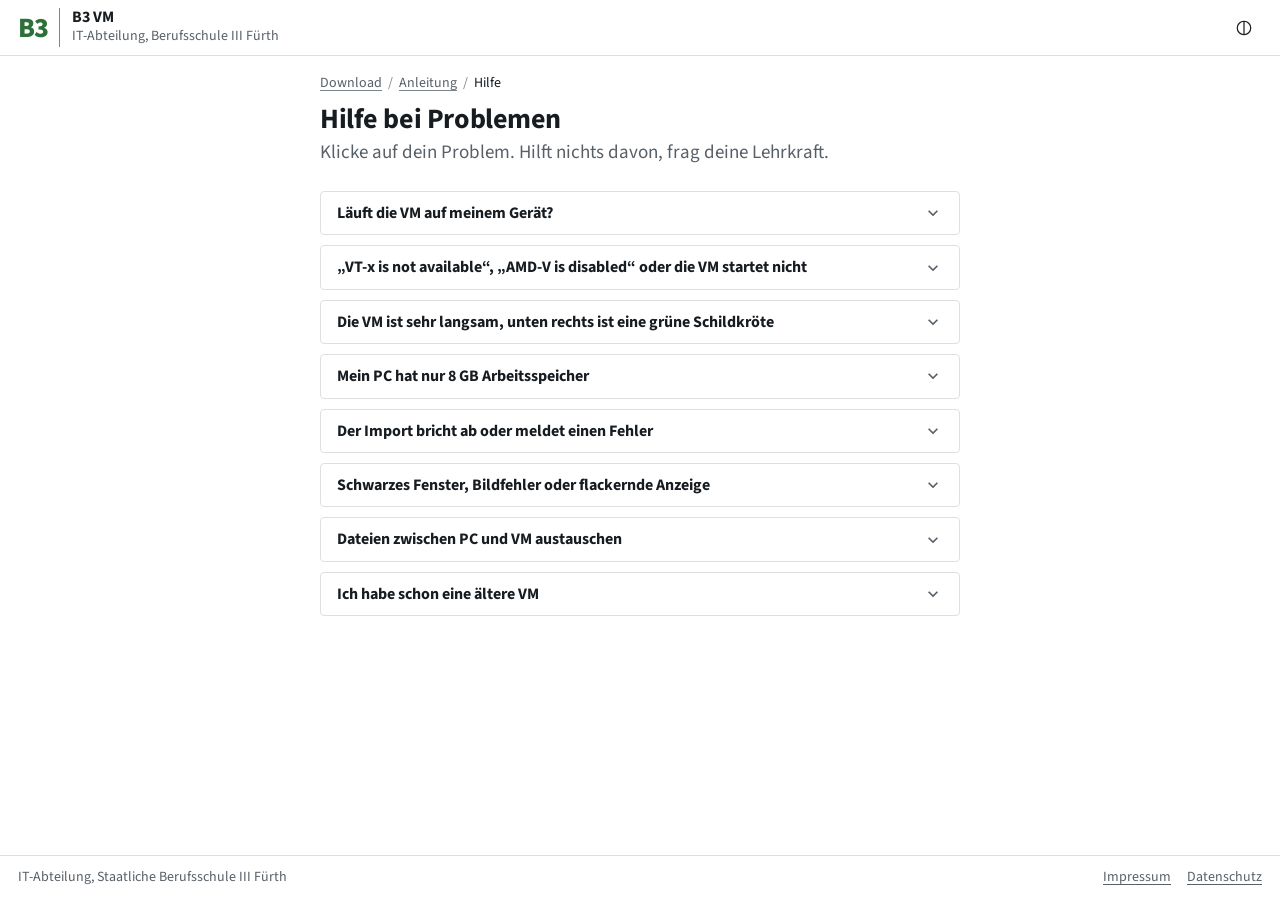
==== hilfe.html @ 90467767 "Rework the download page: three simple pages in the B3 style - Start page with two steps: download t" ====
<!DOCTYPE html>
<html lang="de" data-brand="it">
<head>
  <meta charset="UTF-8">
  <meta name="viewport" content="width=device-width, initial-scale=1.0">
  <title>Hilfe – B3 VM</title>
  <script>try{var t=localStorage.getItem('b3-theme');document.documentElement.dataset.theme=t==='light'||t==='dark'?t:matchMedia('(prefers-color-scheme: dark)').matches?'dark':'light'}catch(e){}</script>
  <link rel="stylesheet" href="fonts/fonts.css">
  <link rel="stylesheet" href="style.css">
  <link rel="stylesheet" href="app.css">
  <script src="b3.js" defer></script>
</head>
<body>
  <a class="skip-link" href="#main">Zum Inhalt springen</a>

  <header class="app-header">
    <a class="app-brand" href="./">
      <span class="brand-mark" aria-hidden="true">B3</span>
      <span class="app-brand-text">
        <span class="app-title">B3 VM</span>
        <span class="app-subtitle">IT-Abteilung, Berufsschule III Fürth</span>
      </span>
    </a>
    <div class="header-actions">
      <button class="btn ghost icon-only" type="button" data-b3-theme-toggle title="Farbschema: automatisch" aria-label="Farbschema wechseln"><svg viewBox="0 0 24 24" width="18" height="18" aria-hidden="true" focusable="false"><path d="M12 3a9 9 0 1 0 0 18zm0 0a9 9 0 0 1 0 18" fill="none" stroke="currentColor" stroke-width="1.6" stroke-linecap="round"/></svg></button>
    </div>
  </header>

  <div class="app-layout">
    <main class="main-content" id="main">
      <div class="narrow centered">

        <nav class="breadcrumb" aria-label="Pfadnavigation">
          <ol>
            <li><a href="./">Download</a></li>
            <li><a href="vm-installationsanleitung.html">Anleitung</a></li>
            <li><span aria-current="page">Hilfe</span></li>
          </ol>
        </nav>

        <div class="page-header">
          <div>
            <h1 class="page-title">Hilfe bei Problemen</h1>
            <p class="page-lede">Klicke auf dein Problem. Hilft nichts davon, frag deine Lehrkraft.</p>
          </div>
        </div>

        <details class="collapsible" id="geraet">
          <summary><span>Läuft die VM auf meinem Gerät?</span><svg aria-hidden="true" focusable="false" viewBox="0 0 24 24" fill="currentColor"><path d="M16.59 8.59L12 13.17 7.41 8.59 6 10l6 6 6-6z"/></svg></summary>
          <div class="collapsible-inner prose">
            <p>Ja, auf einem PC oder Laptop mit Intel- oder AMD-Prozessor: Windows 10 oder 11, Linux oder ein älterer Mac mit Intel-Prozessor.</p>
            <p>Nein auf Macs mit Apple-Chip (M1 und neuer), Laptops mit Snapdragon-Prozessor, Chromebooks, Tablets und Handys. Nutze dann einen PC in der Schule.</p>
          </div>
        </details>

        <details class="collapsible" id="vtx">
          <summary><span>„VT-x is not available“, „AMD-V is disabled“ oder die VM startet nicht</span><svg aria-hidden="true" focusable="false" viewBox="0 0 24 24" fill="currentColor"><path d="M16.59 8.59L12 13.17 7.41 8.59 6 10l6 6 6-6z"/></svg></summary>
          <div class="collapsible-inner prose">
            <p>Die Virtualisierung ist im BIOS/UEFI ausgeschaltet. Starte den PC neu und öffne das BIOS (meist <kbd>F2</kbd>, <kbd>F10</kbd>, <kbd>Entf</kbd> oder <kbd>Esc</kbd> direkt beim Einschalten). Schalte „Intel Virtualization Technology“ (VT-x) bzw. „SVM Mode“ (AMD) ein, speichere und starte neu.</p>
            <p>Danach steht im Task-Manager unter Leistung → CPU „Virtualisierung: Aktiviert“.</p>
          </div>
        </details>

        <details class="collapsible" id="langsam">
          <summary><span>Die VM ist sehr langsam, unten rechts ist eine grüne Schildkröte</span><svg aria-hidden="true" focusable="false" viewBox="0 0 24 24" fill="currentColor"><path d="M16.59 8.59L12 13.17 7.41 8.59 6 10l6 6 6-6z"/></svg></summary>
          <div class="collapsible-inner prose">
            <p>Windows belegt die Virtualisierung selbst (Hyper-V), und VirtualBox muss einen langsamen Umweg nehmen. Auslöser sind „Speicherintegrität“, WSL&nbsp;2, Docker Desktop oder die Windows-Sandbox.</p>
            <p><strong>Nur auf deinem eigenen Gerät:</strong> Windows-Sicherheit → Gerätesicherheit → Kernisolierung → Speicherintegrität aus, dann neu starten. Brauchst du WSL&nbsp;2 oder Docker Desktop, bleibt die Schildkröte. Die VM läuft trotzdem, nur langsamer.</p>
          </div>
        </details>

        <details class="collapsible" id="ram">
          <summary><span>Mein PC hat nur 8&nbsp;GB Arbeitsspeicher</span><svg aria-hidden="true" focusable="false" viewBox="0 0 24 24" fill="currentColor"><path d="M16.59 8.59L12 13.17 7.41 8.59 6 10l6 6 6-6z"/></svg></summary>
          <div class="collapsible-inner prose">
            <p>Die VM ist auf 8&nbsp;GB eingestellt, dann bliebe für Windows nichts übrig. Bei ausgeschalteter VM: <strong>Ändern</strong> → System → Hauptspeicher auf <strong>4096&nbsp;MB</strong> stellen. Die VM läuft damit, aber Webots und mehrere Container gleichzeitig werden langsam.</p>
          </div>
        </details>

        <details class="collapsible" id="import">
          <summary><span>Der Import bricht ab oder meldet einen Fehler</span><svg aria-hidden="true" focusable="false" viewBox="0 0 24 24" fill="currentColor"><path d="M16.59 8.59L12 13.17 7.41 8.59 6 10l6 6 6-6z"/></svg></summary>
          <div class="collapsible-inner prose">
            <p>Meist ist der Download unvollständig oder die Festplatte voll. Prüfe, ob 50&nbsp;GB frei sind, und lade die Datei noch einmal herunter, am besten von einer anderen Quelle.</p>
          </div>
        </details>

        <details class="collapsible" id="bild">
          <summary><span>Schwarzes Fenster, Bildfehler oder flackernde Anzeige</span><svg aria-hidden="true" focusable="false" viewBox="0 0 24 24" fill="currentColor"><path d="M16.59 8.59L12 13.17 7.41 8.59 6 10l6 6 6-6z"/></svg></summary>
          <div class="collapsible-inner prose">
            <p>Manche Grafikkarten vertragen die 3D-Beschleunigung nicht. Bei ausgeschalteter VM: <strong>Ändern</strong> → Anzeige → Haken bei „3D-Beschleunigung aktivieren“ entfernen. Hilft das nicht, aktualisiere den Grafiktreiber deines PCs.</p>
          </div>
        </details>

        <details class="collapsible" id="dateien">
          <summary><span>Dateien zwischen PC und VM austauschen</span><svg aria-hidden="true" focusable="false" viewBox="0 0 24 24" fill="currentColor"><path d="M16.59 8.59L12 13.17 7.41 8.59 6 10l6 6 6-6z"/></svg></summary>
          <div class="collapsible-inner prose">
            <p>Text und kleine Dateien gehen per Kopieren und Einfügen oder Drag-and-drop. Für einen festen Austauschordner: <strong>Ändern</strong> → Gemeinsame Ordner → Ordner hinzufügen, Name <code>austausch</code>, Haken bei „Automatisch einbinden“. In der VM erscheint er unter <code>/media/sf_austausch</code>.</p>
          </div>
        </details>

        <details class="collapsible" id="alt">
          <summary><span>Ich habe schon eine ältere VM</span><svg aria-hidden="true" focusable="false" viewBox="0 0 24 24" fill="currentColor"><path d="M16.59 8.59L12 13.17 7.41 8.59 6 10l6 6 6-6z"/></svg></summary>
          <div class="collapsible-inner prose">
            <p>Du musst sie nicht ersetzen: Die VM hält sich mit Updates selbst aktuell. Willst du trotzdem neu installieren, sichere zuerst deine Arbeit (<code>git push</code> oder über den Austauschordner). Danach in VirtualBox: Rechtsklick auf die alte VM → <strong>Entfernen</strong> → „Alle Dateien löschen“.</p>
          </div>
        </details>

      </div>
    </main>
  </div>

  <footer class="app-footer">
    <span>IT-Abteilung, Staatliche Berufsschule III Fürth</span>
    <nav aria-label="Rechtliches">
      <ul>
        <li><a href="https://www.b3-fuerth.de/impressum">Impressum</a></li>
        <li><a href="https://www.b3-fuerth.de/datenschutz">Datenschutz</a></li>
      </ul>
    </nav>
  </footer>
</body>
</html>
---- fonts/fonts.css ----
/* Source Sans 3 + Source Code Pro (variable) — self-hosted, SIL OFL 1.1
   (see OFL-Source.txt). Self-hosting instead of fonts.googleapis.com: no
   IP address goes to a third party (DSGVO, LG München I, 3 O 17493/20) and
   apps work offline. Link this file BEFORE style.css. If it is missing,
   style.css falls back to the system UI font — nothing breaks.

   Why this pair: humanist and narrow, so long German compounds fit a
   compact UI; tailed l keeps Il1 apart (usernames, IPs, passwords);
   tabular figures by default, so grade tables and timers align; a true
   italic; and a monospace from the same family for code. */
@font-face {
  font-family: 'Source Sans 3';
  font-style: normal;
  font-weight: 200 900;
  font-display: swap;
  src: url('SourceSans3-latin.woff2') format('woff2');
  unicode-range: U+0000-00FF, U+0131, U+0152-0153, U+02BB-02BC, U+02C6, U+02DA, U+02DC, U+0304, U+0308, U+0329, U+2000-206F, U+20AC, U+2122, U+2191, U+2193, U+2212, U+2215, U+FEFF, U+FFFD;
}
@font-face {
  font-family: 'Source Sans 3';
  font-style: normal;
  font-weight: 200 900;
  font-display: swap;
  src: url('SourceSans3-latin-ext.woff2') format('woff2');
  unicode-range: U+0100-02BA, U+02BD-02C5, U+02C7-02CC, U+02CE-02D7, U+02DD-02FF, U+0304, U+0308, U+0329, U+1D00-1DBF, U+1E00-1E9F, U+1EF2-1EFF, U+2020, U+20A0-20AB, U+20AD-20C4, U+2113, U+2C60-2C7F, U+A720-A7FF;
}
@font-face {
  font-family: 'Source Sans 3';
  font-style: italic;
  font-weight: 200 900;
  font-display: swap;
  src: url('SourceSans3-Italic-latin.woff2') format('woff2');
  unicode-range: U+0000-00FF, U+0131, U+0152-0153, U+02BB-02BC, U+02C6, U+02DA, U+02DC, U+0304, U+0308, U+0329, U+2000-206F, U+20AC, U+2122, U+2191, U+2193, U+2212, U+2215, U+FEFF, U+FFFD;
}
@font-face {
  font-family: 'Source Code Pro';
  font-style: normal;
  font-weight: 200 900;
  font-display: swap;
  src: url('SourceCodePro-latin.woff2') format('woff2');
  unicode-range: U+0000-00FF, U+0131, U+0152-0153, U+02BB-02BC, U+02C6, U+02DA, U+02DC, U+0304, U+0308, U+0329, U+2000-206F, U+20AC, U+2122, U+2191, U+2193, U+2212, U+2215, U+FEFF, U+FFFD;
}
@font-face {
  font-family: 'Source Code Pro';
  font-style: normal;
  font-weight: 200 900;
  font-display: swap;
  src: url('SourceCodePro-latin-ext.woff2') format('woff2');
  unicode-range: U+0100-02BA, U+02BD-02C5, U+02C7-02CC, U+02CE-02D7, U+02DD-02FF, U+0304, U+0308, U+0329, U+1D00-1DBF, U+1E00-1E9F, U+1EF2-1EFF, U+2020, U+20A0-20AB, U+20AD-20C4, U+2113, U+2C60-2C7F, U+A720-A7FF;
}
---- style.css ----
/* ================================================================
   B3 Schulportal Styleguide — style.css
   Version 6.5 · light + dark (default: follows the system) · school blue + IT green

   The one stylesheet for standalone B3 web apps. Documentation,
   markup contracts and rules: STYLEGUIDE.md. Living demo: index.html.
   Contrast claims are checked by `node tools/verify.mjs` — run it
   after every token change.

   Load order in an app:
     <link rel="stylesheet" href="fonts/fonts.css">   (optional, self-hosted)
     <link rel="stylesheet" href="style.css">
     <script src="b3.js" defer></script>               (optional behaviors)

   Brands:  default = school-wide BLUE (b3-fuerth.de logo #0085bf)
            <html data-brand="it"> = IT-department GREEN variant
   Themes:  <html data-theme="light|dark"> — b3.js resolves the user's
            preference (system by default, or light/dark) into this
            attribute, so no prefers-color-scheme query is needed here.
            Dark is screen-only: printing always uses the light tokens.

   App code never writes raw hex values — only these tokens.
   UI embedded in Mebis/WebUntis/Oncoo uses mebis/b3-mebis.css instead.

   Design language (v6): paper, not dashboard. White page, content
   held by type and rules instead of floating cards; hairlines, no
   drop shadows (only overlays cast one); crisp 2–4 px corners; one
   ink rule (2 px) marks key figures and table heads; brand color is
   reserved for things you can click; selection is shown in ink.
   ================================================================ */

/* ================================================================
   1. DESIGN TOKENS — school-wide blue brand (default), light
   ================================================================ */
:root {
  /* --- Brand ramp (B3 Fürth blue, logo/site color #0085bf) ----
     500  icons, large display digits, decorative graphics (≥3:1)
     600  DEFAULT for interactive fills and brand text on light bg
     700  hover, focus ring, text on primary-50/100 tints
     800  pressed/active                                          */
  --color-primary-50:  #e9f5fb;
  --color-primary-100: #c3e4f2;
  --color-primary-500: #0085bf;
  --color-primary-600: #0075aa;
  --color-primary-700: #005a82;
  --color-primary-800: #004666;

  /* --- Status colors ------------------------------------------
     Each status is a triple. RULE: text always uses *-text,
     surfaces use *-bg, icons/borders/fills use *-icon (≥3:1 on
     surface AND on their own -bg). Success is ALWAYS green,
     independent of the brand.                                    */
  --color-success-text: #2d7038;
  --color-success-bg:   #d4f1d4;
  --color-success-icon: #3d8b4d;
  --color-success-deep:      #1f5527;  /* text on success tints */
  --color-success-bg-strong: #c8e6d0;  /* grade cell "good" */

  --color-error-text:   #b91f20;
  --color-error-bg:     #ffdddd;
  --color-error-icon:   #d62728;
  --color-error-bg-strong: #ffd2d2;    /* grade cell "poor" (4.7:1 with error-text) */

  --color-warning-text: #92400e;
  --color-warning-bg:   #fff4e5;
  --color-warning-icon: #b97300;       /* amber; v4 #ff7f0e was 2.5:1 on white */

  --color-info-text:    #0d47a1;
  --color-info-bg:      #e3f2fd;
  --color-info-icon:    #1f77b4;

  /* --- Mebis-blend accent (sparing use: Mebis references,
     .badge.accent, complexity stars). Never a second primary.   */
  --color-accent:      #e56a24;
  --color-accent-text: #a34815;
  --color-accent-bg:   #fbe3d3;

  /* --- Audience (Zielgruppe): who a tool or material is for.
     Categories, not status: teal and violet stay clear of the
     brand blue/green and of every status hue. Badge text only. */
  --color-student-text: #0b5c62;
  --color-student-bg:   #ddf1f0;
  --color-teacher-text: #57318d;
  --color-teacher-bg:   #efe9f8;

  /* --- Neutrals ------------------------------------------------ */
  --color-surface:       #ffffff;  /* panels, inputs, modals, header */
  --color-bg:            #ffffff;  /* page: paper, not a gray canvas */
  --color-text:          #171c21;  /* ink — also the selected-state fill */
  --color-text-muted:    #575f67;  /* AA on surface, bg and hover */
  --color-border:        #dde0e3;  /* hairlines, panel edges */
  --color-border-strong: #7c848b;  /* control outlines: ≥3:1 (WCAG 1.4.11) */
  --color-rule:          #171c21;  /* the 2px ink rule over key figures and table heads */
  --color-hover:         #f2f3f4;  /* hover rows, wells, panel footers */
  --color-focus:         #005a82;
  --color-on-primary:    #ffffff;  /* text/icons on primary-600/700 fills */
  --color-backdrop:      rgba(16, 20, 24, 0.5);

  /* Toasts are always dark, in both themes */
  --color-toast-bg:      #171c21;
  --color-toast-text:    #ffffff;
  --color-toast-success: #7dd88f;
  --color-toast-error:   #ff9d9d;
  --color-toast-warning: #ffb366;
  --color-toast-info:    #8ec4ee;

  /* --- Code (dark terminal surface by default) ----------------- */
  --code-bg:       #23282d;
  --code-text:     #e8eaed;
  --code-comment:  #9aa5ae;
  --code-keyword:  #c792ea;
  --code-string:   #a5d6a7;
  --code-number:   #f5b971;
  --code-function: #82c4f5;
  --code-border:   rgba(255, 255, 255, 0.1);
  /* Light code surface (.light) — Mebis-like worksheets */
  --code-light-bg:       #f4f5f6;
  --code-light-text:     #171c21;
  --code-light-comment:  #575f67;
  --code-light-keyword:  #7b3fa8;
  --code-light-string:   #2d7038;
  --code-light-number:   #9a4a00;
  --code-light-function: #0d5c9e;
  --code-light-border:   #dde0e3;

  /* --- Chart colors (validated categorical palette) ------------
     Fixed order, assigned in sequence, never cycled or shuffled.
     Six-check validator: all pass (adjacent normal ΔE ≥ 15.5,
     CVD ΔE ≥ 11). Green/red/amber stay reserved for status.     */
  --chart-1: #1f77b4;  /* blue    */
  --chart-2: #d96c00;  /* orange  */
  --chart-3: #0e8f9f;  /* teal    */
  --chart-4: #9c5230;  /* brown   */
  --chart-5: #c2418f;  /* magenta */
  --chart-6: #6723a3;  /* violet  */
  --chart-grid:  #dde0e3;
  --chart-axis:  #171c21;  /* baseline: ink, the grid stays hairline */
  --chart-label: #575f67;

  /* --- Spacing (compact scale — intentional, keep dense) ------ */
  --space-1: 4px;
  --space-2: 6px;
  --space-3: 10px;
  --space-4: 12px;
  --space-5: 16px;
  --space-6: 18px;
  --space-8: 24px;

  /* --- Typography ---------------------------------------------
     Five text sizes and three display sizes — nothing else. All in
     rem: they follow the reader's browser font size and zoom, and
     display mode scales the whole page by scaling the root.

     Text sizes are FIXED, not fluid. A 10" tablet and a 15" laptop
     are read from the same distance, so the letters must be the same
     size on both; the narrower screen gets fewer columns, not smaller
     type. Only headline and display figures shrink on narrow screens
     (clamp), because there they compete with the content for room.
     The 86" board is a different distance, not a different width:
     that is display mode (§ 19), never a media query.

     Source Sans 3 runs smaller than most UI faces: 16px here reads
     like 15px Inter and sets narrower, so the UI stays compact.
     Steps ≈ 1.2, rounded to whole pixels at the default root size. */
  --font-family: 'Source Sans 3', 'Source Sans Pro', system-ui, -apple-system, 'Segoe UI', Roboto, sans-serif;
  --font-mono: 'Source Code Pro', ui-monospace, 'Cascadia Code', Menlo, Consolas, monospace;
  --font-size-sm:   0.875rem;   /* 14px  labels, hints, meta, tags, table heads */
  --font-size-base: 1rem;       /* 16px  body, controls, card titles */
  --font-size-lg:   1.1875rem;  /* 19px  lede, sub-sections, quiz question */
  --font-size-xl:   1.375rem;   /* 22px  section heading */
  --font-size-2xl:  clamp(1.5rem, 1.25rem + 1vw, 1.75rem);       /* 24–28px  page title */
  --font-size-metric: 2.25rem;                                   /* 36px     key figure */
  --font-size-hero:   clamp(2.5rem, 1.75rem + 3vw, 3.25rem);     /* 40–52px  one hero figure per view */
  --font-size-timer:  clamp(4.5rem, 2rem + 10vw, 7rem);          /* 72–112px exam countdown */
  --font-size-xs: var(--font-size-sm);  /* removed step (13px); alias so older app CSS keeps working */
  --font-weight-normal:   400;
  --font-weight-medium:   600;  /* labels, buttons, nav (Source Sans has no visible 500) */
  --font-weight-semibold: 600;
  --font-weight-bold:     700;  /* headings, key figures */
  --line-height-tight:   1.2;
  --line-height-normal:  1.4;
  --line-height-relaxed: 1.55;  /* learning content (.prose) */

  /* --- Radii, shadows, motion ---------------------------------
     Crisp corners. Nothing on the page casts a shadow; only things
     that float above it (menu, dialog, toast) do.                 */
  --radius-sm:   2px;
  --radius:      3px;
  --radius-lg:   4px;
  --radius-full: 999px;          /* switch track and round markers only */
  --shadow-sm: none;
  --shadow:    none;
  --shadow-md: 0 2px 6px rgba(16, 20, 24, 0.12);
  --shadow-lg: 0 10px 28px rgba(16, 20, 24, 0.18), 0 1px 3px rgba(16, 20, 24, 0.10);
  --transition-fast: 150ms ease;
  --transition-base: 200ms ease;
  --transition-slow: 300ms ease;

  /* --- Layout -------------------------------------------------- */
  --header-height: 56px;
  --sidebar-width: 232px;
  --content-max-width: 1600px;
  --form-max-width: 40rem;
  --z-header: 100;
  --z-toast: 1000;

  color-scheme: light;
}

/* ================================================================
   1b. IT-DEPARTMENT GREEN VARIANT — <html data-brand="it">
   Only the brand ramp changes; neutrals, status colors and charts
   are shared. (Anchored to the IT logo #27982d.)
   ================================================================ */
[data-brand="it"] {
  --color-primary-50:  #eef7f0;
  --color-primary-100: #c8e6d0;
  --color-primary-500: #3d8b4d;
  --color-primary-600: #2d7038;
  --color-primary-700: #1f5527;
  --color-primary-800: #16401d;
  --color-focus:       #1f5527;
}

/* ================================================================
   1c. DARK THEME — <html data-theme="dark">, screen only.
   Same token names, re-verified values. Components need no dark
   rules: they read tokens. Persist the choice in localStorage
   ('b3-theme'); b3.js does this for you.
   ================================================================ */
@media screen {
  [data-theme="dark"] {
    color-scheme: dark;

    --color-primary-50:  #12303f;
    --color-primary-100: #1a4257;
    --color-primary-500: #3fa3d3;
    --color-primary-600: #5cb5de;  /* interactive blue: fills + brand text */
    --color-primary-700: #7fc7e8;
    --color-primary-800: #a5d8f0;

    --color-success-text: #85d695;
    --color-success-bg:   #17301d;
    --color-success-icon: #5cb570;
    --color-success-deep:      #85d695;
    --color-success-bg-strong: #24402c;

    --color-error-text:   #ff9e9e;
    --color-error-bg:     #3a1a1a;
    --color-error-icon:   #e06666;
    --color-error-bg-strong: #4a2020;

    --color-warning-text: #f0a95e;
    --color-warning-bg:   #362413;
    --color-warning-icon: #ff9033;

    --color-info-text:    #8ec4ee;
    --color-info-bg:      #14283a;
    --color-info-icon:    #4f97cf;

    --color-accent:      #f08b52;
    --color-accent-text: #f0a172;
    --color-accent-bg:   #3d2416;

    --color-student-text: #7fd1cc;
    --color-student-bg:   #12312f;
    --color-teacher-text: #c6b0ee;
    --color-teacher-bg:   #2a2340;

    --color-surface:       #1b1e21;
    --color-bg:            #1b1e21;
    --color-text:          #eceef0;
    --color-text-muted:    #a8afb6;
    --color-border:        #363b40;
    --color-border-strong: #7d858c;
    --color-rule:          #eceef0;
    --color-hover:         #26292d;
    --color-focus:         #7fc7e8;
    --color-on-primary:    #062736;  /* dark text on the light-blue fills */
    --color-backdrop:      rgba(0, 0, 0, 0.65);

    --color-toast-bg:   #0e1012;
    --color-toast-text: #eceef0;

    --code-bg: #131517;
    --code-border: rgba(255, 255, 255, 0.08);
    /* .light code blocks stay dark in the dark theme */
    --code-light-bg:       #131517;
    --code-light-text:     #e8eaed;
    --code-light-comment:  #9aa5ae;
    --code-light-keyword:  #c792ea;
    --code-light-string:   #a5d6a7;
    --code-light-number:   #f5b971;
    --code-light-function: #82c4f5;
    --code-light-border:   #363b40;

    /* Same six hues, stepped for the dark surface (validated) */
    --chart-1: #4f97cf;
    --chart-2: #db7514;
    --chart-3: #0899a4;
    --chart-4: #b8724e;
    --chart-5: #cc549f;
    --chart-6: #7c56d7;
    --chart-grid:  #363b40;
    --chart-axis:  #a8afb6;
    --chart-label: #a8afb6;

    --shadow-md: 0 2px 6px rgba(0, 0, 0, 0.5);
    --shadow-lg: 0 10px 28px rgba(0, 0, 0, 0.6), 0 0 0 1px rgba(255, 255, 255, 0.04);
  }

  /* IT variant × dark — green ramp re-stepped for dark surfaces */
  [data-brand="it"][data-theme="dark"] {
    --color-primary-50:  #1b2f21;
    --color-primary-100: #24402c;
    --color-primary-500: #58a86b;
    --color-primary-600: #6cc180;
    --color-primary-700: #85d695;
    --color-primary-800: #a5e0b1;
    --color-focus:       #85d695;
    --color-on-primary:  #10321a;
  }
}

/* ================================================================
   2. RESET & BASE
   ================================================================ */
*,
*::before,
*::after {
  box-sizing: border-box;
  margin: 0;
  padding: 0;
}

html {
  scroll-behavior: smooth;
  /* Anchor targets and keyboard focus never hide under the sticky
     header (WCAG 2.2 — 2.4.11 Focus Not Obscured). */
  scroll-padding-top: calc(var(--header-height) + var(--space-4));
  -webkit-text-size-adjust: 100%;
  text-size-adjust: 100%;
}

body {
  font-family: var(--font-family);
  background: var(--color-bg);
  color: var(--color-text);
  font-size: var(--font-size-base);
  font-weight: var(--font-weight-normal);
  line-height: var(--line-height-normal);
  min-height: 100vh;
  display: flex;
  flex-direction: column;
  -webkit-font-smoothing: antialiased;
  -moz-osx-font-smoothing: grayscale;
  font-kerning: normal;
}

h1, h2, h3, h4, h5, h6 {
  font-weight: var(--font-weight-bold);
  line-height: var(--line-height-tight);
  color: var(--color-text);
}

h1 { font-size: var(--font-size-2xl); }
h2 { font-size: var(--font-size-xl); }
h3 { font-size: var(--font-size-lg); }
h4, h5, h6 { font-size: var(--font-size-base); }

img, svg, video {
  max-width: 100%;
  display: block;
}

button, input, select, textarea {
  font: inherit;
  color: inherit;
}

fieldset {
  border: 0;
  min-width: 0;
}

hr {
  border: 0;
  border-top: 1px solid var(--color-border);
  margin: var(--space-5) 0;
}

[hidden] {
  display: none !important;
}

::selection {
  background: var(--color-primary-100);
  color: var(--color-text);
}

/* Links in running text are underlined: link blue vs. body text is
   below 3:1, so color alone would not mark them (WCAG 1.4.1).
   Navigational components remove the underline themselves. */
a {
  color: var(--color-primary-600);
  text-decoration: underline;
  text-decoration-thickness: 1px;
  text-underline-offset: 0.18em;
  transition: color var(--transition-fast);
}

a:hover {
  color: var(--color-primary-700);
  text-decoration-thickness: 2px;
}

/* Native controls pick up the brand color for free */
input[type="checkbox"],
input[type="radio"],
progress {
  accent-color: var(--color-primary-600);
}

/* Focus: one ring for everything. outline follows border-radius in
   all current browsers, survives forced-colors mode and never
   changes the element's shape. Do not remove it. */
:focus-visible {
  outline: 2px solid var(--color-focus);
  outline-offset: 2px;
}

@media (prefers-reduced-motion: reduce) {
  *, *::before, *::after {
    animation-duration: 0.01ms !important;
    animation-iteration-count: 1 !important;
    transition-duration: 0.01ms !important;
  }
  html {
    scroll-behavior: auto;
  }
}

/* ================================================================
   3. ACCESSIBILITY UTILITIES
   ================================================================ */

/* Screen-reader-only text (labels, captions, star ratings) */
.visually-hidden {
  position: absolute;
  width: 1px;
  height: 1px;
  padding: 0;
  margin: -1px;
  overflow: hidden;
  clip: rect(0 0 0 0);
  clip-path: inset(50%);
  white-space: nowrap;
  border: 0;
}

/* First focusable element on every page: <a class="skip-link" href="#main"> */
.skip-link {
  position: absolute;
  top: -100px;
  left: var(--space-4);
  z-index: 200;
  padding: var(--space-3) var(--space-5);
  background: var(--color-primary-700);
  color: var(--color-on-primary);
  border-radius: 0 0 var(--radius-sm) var(--radius-sm);
  text-decoration: none;
  font-weight: var(--font-weight-medium);
}

.skip-link:focus {
  top: 0;
}

/* ================================================================
   4. APP SHELL — header, sidebar, main, footer
   ================================================================ */

/* Header: a letterhead, not a toolbar. Typographic lockup on the
   left — the B3 wordmark, a hairline, the app name — and a single
   rule below. The brand color appears once, in the wordmark. */
.app-header {
  position: sticky;
  top: 0;
  z-index: var(--z-header);
  display: flex;
  align-items: center;
  justify-content: space-between;
  gap: var(--space-4);
  height: var(--header-height);
  padding: 0 var(--space-6);
  background: var(--color-surface);
  border-bottom: 1px solid var(--color-border);
}

.app-brand {
  display: flex;
  align-items: center;
  gap: var(--space-4);
  min-width: 0;
  color: var(--color-text);
  text-decoration: none;
}

a.app-brand:hover {
  color: var(--color-text);
}

/* "B3" wordmark — <span class="brand-mark" aria-hidden="true">B3</span>.
   Set in type, tightly tracked; no tile, no badge. */
.brand-mark {
  flex-shrink: 0;
  color: var(--color-primary-600);
  font-size: var(--font-size-2xl);
  font-weight: 800;
  letter-spacing: -0.045em;
  line-height: 1;
}

.app-brand-text {
  display: flex;
  flex-direction: column;
  justify-content: center;
  min-width: 0;
  min-height: 32px;
  padding-left: var(--space-4);
  border-left: 1px solid var(--color-border-strong);
}

/* Without the wordmark (projects that are not an offering of the
   school itself): the text block starts flush, no hairline. */
.app-brand-text:first-child {
  padding-left: 0;
  border-left: 0;
}

.app-title,
.app-header h1 {
  font-size: var(--font-size-base);
  font-weight: var(--font-weight-bold);
  line-height: var(--line-height-tight);
  white-space: nowrap;
  overflow: hidden;
  text-overflow: ellipsis;
}

.app-subtitle {
  font-size: var(--font-size-sm);
  color: var(--color-text-muted);
  white-space: nowrap;
  overflow: hidden;
  text-overflow: ellipsis;
}

.header-actions {
  display: flex;
  align-items: center;
  gap: var(--space-2);
  flex-shrink: 0;
  font-size: var(--font-size-sm);
  color: var(--color-text-muted);
}

.app-layout {
  display: flex;
  flex: 1;
  max-width: var(--content-max-width);
  margin: 0 auto;
  width: 100%;
}

.sidebar {
  position: sticky;
  top: var(--header-height);
  align-self: flex-start;
  width: var(--sidebar-width);
  flex-shrink: 0;
  max-height: calc(100vh - var(--header-height));
  overflow-y: auto;
  padding: var(--space-5) 0;
  border-right: 1px solid var(--color-border);
}

.sidebar-nav ul {
  list-style: none;
}

/* Optional group heading inside the nav: <li class="nav-label">Daten</li>.
   Sentence case, small and bold — no tracked capitals. */
.nav-label {
  margin-top: var(--space-5);
  padding: var(--space-1) var(--space-6);
  font-size: var(--font-size-sm);
  font-weight: var(--font-weight-bold);
  color: var(--color-text-muted);
}

.sidebar-nav a {
  display: flex;
  align-items: center;
  gap: var(--space-3);
  padding: var(--space-1) var(--space-6);
  min-height: 34px;
  color: var(--color-text);
  text-decoration: none;
  transition: background var(--transition-fast);
}

.sidebar-nav a svg {
  width: 18px;
  height: 18px;
  flex-shrink: 0;
  color: var(--color-text-muted);
}

.sidebar-nav a:hover {
  background: var(--color-hover);
  color: var(--color-text);
}

/* Current page: bold ink + a brand bar on the column edge.
   No tinted pill — weight and the bar carry it (not color alone). */
.sidebar-nav a.active,
.sidebar-nav a[aria-current="page"] {
  color: var(--color-text);
  font-weight: var(--font-weight-bold);
  box-shadow: inset 3px 0 0 var(--color-primary-600);
}

.sidebar-nav a[aria-current="page"] svg {
  color: var(--color-text);
}

.main-content {
  flex: 1;
  min-width: 0; /* let tables/charts shrink instead of overflowing */
  padding: var(--space-6) var(--space-8) calc(2 * var(--space-8));
}

/* Sections inside main get clear separation (proximity: sections
   are further apart than the cards inside them). */
.main-content > section + section,
.section + .section {
  margin-top: var(--space-8);
}

/* Footer — public school offerings link Impressum, Datenschutz and
   the Erklärung zur Barrierefreiheit (BayBITV). */
.app-footer {
  display: flex;
  flex-wrap: wrap;
  align-items: center;
  justify-content: space-between;
  gap: var(--space-3) var(--space-5);
  padding: var(--space-4) var(--space-6);
  border-top: 1px solid var(--color-border);
  background: var(--color-surface);
  font-size: var(--font-size-sm);
  color: var(--color-text-muted);
}

.app-footer nav ul {
  display: flex;
  flex-wrap: wrap;
  gap: var(--space-2) var(--space-5);
  list-style: none;
}

.app-footer a {
  color: var(--color-text-muted);
}

.app-footer a:hover {
  color: var(--color-text);
}

/* ================================================================
   5. PAGE STRUCTURE — page header, section header, cards
   ================================================================ */

/* Page header: (breadcrumb) + h1 + lede + actions on the right */
.page-header {
  display: flex;
  flex-wrap: wrap;
  align-items: flex-end;
  justify-content: space-between;
  gap: var(--space-4) var(--space-6);
  margin-bottom: var(--space-8);
}

.page-title {
  font-size: var(--font-size-2xl);
  font-weight: var(--font-weight-bold);
  line-height: 1.1;
  letter-spacing: -0.015em;
}

.page-lede {
  margin-top: var(--space-2);
  max-width: 70ch;
  color: var(--color-text-muted);
  font-size: var(--font-size-lg);
  line-height: var(--line-height-normal);
}

.page-actions {
  display: flex;
  flex-wrap: wrap;
  align-items: center;
  gap: var(--space-3);
}

/* Section header — a section opens with the ink rule, then its h2.
   An icon is optional and stays muted; most sections need none. */
.section-header {
  display: flex;
  align-items: baseline;
  gap: var(--space-3);
  margin-bottom: var(--space-5);
  padding-top: var(--space-3);
  border-top: 2px solid var(--color-rule);
}

.section-header svg {
  align-self: center;
  width: 18px;
  height: 18px;
  color: var(--color-text-muted);
  flex-shrink: 0;
}

.section-header h2 {
  font-size: var(--font-size-xl);
  font-weight: var(--font-weight-bold);
  letter-spacing: -0.01em;
  color: var(--color-text);
}

/* Optional right-aligned actions or meta in the section header */
.section-header > :last-child:not(h2):not(svg) {
  margin-left: auto;
}

.section-header.compact {
  margin-bottom: var(--space-3);
  padding-top: var(--space-2);
  border-top-width: 1px;
}

.section-header.compact h2 {
  font-size: var(--font-size-lg);
}

/* Card — a panel drawn with one hairline, no shadow: it sits on
   the page, it does not float above it. Don't nest cards in cards. */
.card {
  background: var(--color-surface);
  border: 1px solid var(--color-border);
  border-radius: var(--radius-lg);
  padding: var(--space-5);
  margin-bottom: var(--space-4);
}

.card-header {
  display: flex;
  flex-wrap: wrap;
  align-items: center;
  justify-content: space-between;
  gap: var(--space-2) var(--space-4);
  margin-bottom: var(--space-4);
}

.card-title {
  font-size: var(--font-size-base);
  font-weight: var(--font-weight-bold);
  line-height: var(--line-height-tight);
  color: var(--color-text);
}

.card-subtitle {
  margin-top: 2px;
  font-size: var(--font-size-sm);
  color: var(--color-text-muted);
}

.card-footer {
  display: flex;
  flex-wrap: wrap;
  align-items: center;
  justify-content: flex-end;
  gap: var(--space-3);
  margin: var(--space-5) calc(-1 * var(--space-5)) calc(-1 * var(--space-5));
  padding: var(--space-4) var(--space-5);
  border-top: 1px solid var(--color-border);
  background: var(--color-hover);
  border-radius: 0 0 var(--radius-lg) var(--radius-lg);
}

/* Flush card: content touches the edges (tables, lists). Header and
   footer keep their padding. */
.card.flush {
  padding: 0;
  overflow: hidden;
}

.card.flush > .card-header {
  margin: 0;
  padding: var(--space-4) var(--space-5);
  border-bottom: 1px solid var(--color-border);
}

.card.flush > .card-footer {
  margin: 0;
}

.card.flush > .toolbar {
  margin: 0;
  padding: var(--space-4) var(--space-5);
  border-bottom: 1px solid var(--color-border);
}

/* --- Pictograms (STYLEGUIDE § 5.7) --------------------------------
   A small drawing of how a tool works, so the tiles of a catalog can
   be told apart at a glance. Not an icon tile: no box and no tint
   behind it — it is drawn on the panel like a figure in a handout.
   48 × 48 grid, one stroke weight. Ink draws the object, .muted the
   context, one or two chart hues what the tool does. */
.pictogram {
  flex-shrink: 0;
  width: 3.5rem;
  height: 3.5rem;
  color: var(--color-text);
  fill: none;
  stroke: currentColor;
  stroke-width: 2;
  stroke-linecap: round;
  stroke-linejoin: round;
}

/* Hues: the chart palette (≥ 3:1 on surface in both themes) */
.pictogram .muted   { color: var(--color-text-muted); }
.pictogram .blue    { color: var(--chart-1); }
.pictogram .orange  { color: var(--chart-2); }
.pictogram .teal    { color: var(--chart-3); }
.pictogram .brown   { color: var(--chart-4); }
.pictogram .magenta { color: var(--chart-5); }
.pictogram .violet  { color: var(--chart-6); }

/* Fills keep the outline, so filled and open shapes line up */
.pictogram .solid  { fill: currentColor; }
.pictogram .tint   { fill: currentColor; fill-opacity: 0.16; }
.pictogram .paper  { fill: var(--color-surface); }  /* covers what lies behind */
.pictogram .wash   { fill: var(--color-hover); }    /* neutral area */
.pictogram .dotted { stroke-dasharray: 0 4; }       /* round dots */

/* Pictogram first in a card header: drawing, then title — side by side */
.card-header:has(> .pictogram:first-child) {
  flex-wrap: nowrap;
  justify-content: flex-start;
}

/* The same catalog as a table: .small in the row header, next to the name */
.pictogram.small {
  width: 2.5rem;
  height: 2.5rem;
}

.pictogram-label {
  display: flex;
  align-items: center;
  gap: var(--space-4);
}

/* ================================================================
   6. LAYOUT PRIMITIVES — compose pages from these instead of
   ad-hoc flex utilities. All gaps come from the spacing scale.
   ================================================================ */

/* Vertical rhythm: children separated by one gap */
.stack {
  display: flex;
  flex-direction: column;
  gap: var(--space-4);
}

.stack.tight { gap: var(--space-2); }
.stack.loose { gap: var(--space-8); }

/* Horizontal group that wraps: buttons, badges, filters */
.cluster {
  display: flex;
  flex-wrap: wrap;
  align-items: center;
  gap: var(--space-3);
}

/* One thing left, one thing right (title + actions); wraps on small screens */
.split {
  display: flex;
  flex-wrap: wrap;
  align-items: center;
  justify-content: space-between;
  gap: var(--space-3);
}

/* Responsive card grid: as many columns of ≥ 16rem as fit.
   .cols-2/3/4 fix the count on wide screens and collapse below. */
.grid {
  display: grid;
  grid-template-columns: repeat(auto-fit, minmax(min(16rem, 100%), 1fr));
  gap: var(--space-4);
}

.grid > * {
  min-width: 0; /* wide content (code, tables) scrolls instead of stretching the page */
}

.grid > .card {
  margin-bottom: 0;
}

.grid.cols-2 { grid-template-columns: repeat(2, minmax(0, 1fr)); }
.grid.cols-3 { grid-template-columns: repeat(3, minmax(0, 1fr)); }
.grid.cols-4 { grid-template-columns: repeat(4, minmax(0, 1fr)); }

.grid .span-2 { grid-column: span 2; }
.grid .span-full { grid-column: 1 / -1; }

/* Readable width for forms and single-column content;
   .narrow.centered for single-view tools */
.narrow {
  max-width: var(--form-max-width);
}

.centered {
  margin-inline: auto;
}

/* ================================================================
   7. BUTTONS
   Intent, not status: primary (one per view) · secondary (every
   other action) · ghost (toolbars, header, low emphasis) · danger
   (destructive, quiet). All variants share the same box size.
   ================================================================ */
.btn {
  display: inline-flex;
  align-items: center;
  justify-content: center;
  gap: var(--space-2);
  min-height: 36px;
  padding: var(--space-2) var(--space-5);
  border: 1px solid transparent;
  border-radius: var(--radius);
  background: transparent;
  color: var(--color-text);
  font-family: var(--font-family);
  font-size: var(--font-size-base);
  font-weight: var(--font-weight-medium);
  line-height: var(--line-height-tight);
  text-decoration: none;
  white-space: nowrap;
  cursor: pointer;
  transition: background var(--transition-fast), border-color var(--transition-fast), color var(--transition-fast);
}

.btn:hover {
  color: var(--color-text);
}

.btn svg {
  width: 18px;
  height: 18px;
  flex-shrink: 0;
}

.btn.primary {
  background: var(--color-primary-600);
  border-color: var(--color-primary-600);
  color: var(--color-on-primary);
}

.btn.primary:hover {
  background: var(--color-primary-700);
  border-color: var(--color-primary-700);
  color: var(--color-on-primary);
}

.btn.primary:active {
  background: var(--color-primary-800);
  border-color: var(--color-primary-800);
}

/* .outline is the v4 name — identical to .secondary */
.btn.secondary,
.btn.outline {
  background: var(--color-surface);
  border-color: var(--color-border-strong);
  color: var(--color-text);
}

.btn.secondary:hover,
.btn.outline:hover {
  background: var(--color-hover);
}

.btn.secondary:active,
.btn.outline:active {
  background: var(--color-border);
}

.btn.ghost {
  color: var(--color-text);
}

.btn.ghost:hover {
  background: var(--color-hover);
}

.btn.ghost:active {
  background: var(--color-border);
}

/* Danger is QUIET: red text + border, tint on hover — never a solid
   red fill. The confirmation dialog it opens is the real guard. */
.btn.danger {
  background: var(--color-surface);
  border-color: var(--color-error-text);
  color: var(--color-error-text);
}

.btn.danger:hover {
  background: var(--color-error-bg);
  color: var(--color-error-text);
}

.btn.danger:active {
  background: var(--color-error-bg-strong);
}

.btn.small {
  min-height: 30px;
  padding: var(--space-1) var(--space-3);
  font-size: var(--font-size-sm);
}

.btn.small svg {
  width: 16px;
  height: 16px;
}

.btn.large {
  min-height: 44px;
  padding: var(--space-3) var(--space-8);
  font-size: var(--font-size-lg);
}

.btn.block {
  width: 100%;
}

/* Icon-only button — MUST carry aria-label. Square. */
.btn.icon-only {
  min-width: 36px;
  padding: var(--space-2);
}

.btn.small.icon-only {
  min-width: 30px;
  padding: var(--space-1);
}

/* Disabled looks disabled in every variant (not a pale primary) */
.btn:disabled,
.btn[aria-disabled="true"] {
  background: var(--color-hover);
  border-color: var(--color-border);
  color: var(--color-text-muted);
  box-shadow: none;
  cursor: not-allowed;
}

/* Busy: <button class="btn primary" aria-busy="true" disabled> —
   spinner before the label; keep the label ("Wird gespeichert …") */
.btn[aria-busy="true"]::before,
.spinner {
  content: '';
  display: inline-block;
  width: 1em;
  height: 1em;
  flex-shrink: 0;
  border: 2px solid currentColor;
  border-right-color: transparent;
  border-radius: 50%;
  animation: b3-spin 700ms linear infinite;
}

.btn[aria-busy="true"] {
  cursor: progress;
}

@keyframes b3-spin {
  to { transform: rotate(360deg); }
}

/* ================================================================
   8. PILLS (filter chips / tags) & BADGES
   The class is still called "pill"; the shape is a crisp tag.
   ================================================================ */
.pill {
  display: inline-flex;
  align-items: center;
  gap: var(--space-2);
  min-height: 30px;
  padding: var(--space-1) var(--space-3);
  background: var(--color-surface);
  color: var(--color-text);
  border: 1px solid var(--color-border-strong);
  border-radius: var(--radius);
  font-family: var(--font-family);
  font-size: var(--font-size-sm);
  font-weight: var(--font-weight-medium);
  line-height: var(--line-height-tight);
  text-decoration: none;
  white-space: nowrap;
  transition: background var(--transition-fast), border-color var(--transition-fast);
}

button.pill {
  cursor: pointer;
}

button.pill:hover {
  background: var(--color-hover);
}

/* Selected filter: ink fill + check mark (not color alone). Selection
   is shown in ink everywhere, so brand blue keeps meaning "action". */
.pill.active,
.pill[aria-pressed="true"] {
  background: var(--color-text);
  border-color: var(--color-text);
  color: var(--color-surface);
}

button.pill[aria-pressed="true"]:hover {
  background: var(--color-text);
}

.pill[aria-pressed="true"]::before {
  content: '';
  width: 0.7em;
  height: 0.38em;
  margin-top: -0.2em;
  border-left: 2px solid currentColor;
  border-bottom: 2px solid currentColor;
  transform: rotate(-45deg);
  flex-shrink: 0;
}

.pill.info {
  background: var(--color-info-bg);
  color: var(--color-info-text);
  border-color: var(--color-info-icon);
}

.pill.warning {
  background: var(--color-warning-bg);
  color: var(--color-warning-text);
  border-color: var(--color-warning-icon);
}

.pill.compact {
  min-height: 24px;
  padding: 2px var(--space-3);
  font-size: var(--font-size-sm);
}

/* Removable tag: the pill is a <span>; only the nested
   <button class="remove-btn" aria-label="… entfernen"> is interactive. */
.pill.removable {
  padding-right: var(--space-1);
}

.pill .remove-btn {
  display: inline-flex;
  align-items: center;
  justify-content: center;
  width: 24px;
  height: 24px;
  border: none;
  border-radius: var(--radius-sm);
  background: transparent;
  color: var(--color-text-muted);
  font-size: var(--font-size-base);
  line-height: 1;
  cursor: pointer;
}

.pill .remove-btn:hover {
  background: var(--color-hover);
  color: var(--color-text);
}

.pill-group {
  display: flex;
  flex-wrap: wrap;
  gap: var(--space-2);
}

/* Badge: static status label. The text carries the meaning. */
.badge {
  display: inline-flex;
  align-items: center;
  gap: var(--space-1);
  padding: 1px var(--space-2);
  border-radius: var(--radius-sm);
  font-size: var(--font-size-sm);
  font-weight: var(--font-weight-medium);
  line-height: 1.35;
  white-space: nowrap;
  background: var(--color-hover);
  color: var(--color-text-muted);
}

.badge svg {
  width: 14px;
  height: 14px;
}

.badge.success { background: var(--color-success-bg); color: var(--color-success-deep); }
.badge.error   { background: var(--color-error-bg);   color: var(--color-error-text); }
.badge.warning { background: var(--color-warning-bg); color: var(--color-warning-text); }
.badge.info    { background: var(--color-info-bg);    color: var(--color-info-text); }
.badge.neutral { background: var(--color-hover);      color: var(--color-text-muted); }
.badge.accent  { background: var(--color-accent-bg);  color: var(--color-accent-text); }
.badge.brand   { background: var(--color-primary-50); color: var(--color-primary-700); }

/* Audience badge (Zielgruppe): .badge.student „Für Lernende“,
   .badge.teacher „Für Lehrkräfte“ — with an icon, so the colour
   is never the only cue. */
.badge.student { background: var(--color-student-bg); color: var(--color-student-text); }
.badge.teacher { background: var(--color-teacher-bg); color: var(--color-teacher-text); }

/* Outlined mini-tag (Pflicht / optional / IHK-relevant): a ruled
   label instead of a filled chip; text keeps its own case. */
.badge.tag {
  background: transparent;
  box-shadow: inset 0 0 0 1px currentColor;
  font-size: var(--font-size-sm);
  font-weight: var(--font-weight-bold);
  padding: 0 var(--space-2);
}

/* ================================================================
   9. FEEDBACK — alerts, toasts, spinner, empty state
   ================================================================ */

/* Alert: persistent inline message. role="alert" for errors,
   role="status" for the rest. Always icon + text. Set like a notice
   in a printed handout: a 2px rule in the status color on top, a
   pale tint below, square corners — no side stripe. */
.alert {
  display: flex;
  align-items: flex-start;
  gap: var(--space-3);
  padding: var(--space-3) var(--space-4);
  border-top: 2px solid var(--color-border-strong);
  background: var(--color-hover);
  margin-bottom: var(--space-4);
  font-size: var(--font-size-base);
}

.alert svg {
  width: 20px;
  height: 20px;
  margin-top: 1px;
  flex-shrink: 0;
}

.alert > div {
  flex: 1;
  min-width: 0;
}

.alert-title {
  display: block;
  font-weight: var(--font-weight-semibold);
}

.alert-actions {
  display: flex;
  flex-wrap: wrap;
  gap: var(--space-2);
  margin-top: var(--space-3);
}

.alert strong {
  font-weight: var(--font-weight-semibold);
}

.alert.success {
  background: color-mix(in srgb, var(--color-success-bg) 60%, var(--color-surface));
  border-top-color: var(--color-success-icon);
  color: var(--color-success-deep);
}

.alert.success > svg { color: var(--color-success-icon); }

.alert.error {
  background: color-mix(in srgb, var(--color-error-bg) 60%, var(--color-surface));
  border-top-color: var(--color-error-icon);
  color: var(--color-error-text);
}

.alert.error > svg { color: var(--color-error-icon); }

.alert.warning {
  background: color-mix(in srgb, var(--color-warning-bg) 60%, var(--color-surface));
  border-top-color: var(--color-warning-icon);
  color: var(--color-warning-text);
}

.alert.warning > svg { color: var(--color-warning-icon); }

.alert.info {
  background: color-mix(in srgb, var(--color-info-bg) 60%, var(--color-surface));
  border-top-color: var(--color-info-icon);
  color: var(--color-info-text);
}

.alert.info > svg { color: var(--color-info-icon); }

.alert a {
  color: inherit;
}

/* Toasts: transient confirmations, bottom right, stacked in a
   live region (b3.js creates <div class="toast-region">). Dark
   neutral surface; status via accent border + icon. Errors stay
   until dismissed (WCAG 2.2.1). */
.toast-region {
  position: fixed;
  right: var(--space-6);
  bottom: var(--space-6);
  z-index: var(--z-toast);
  display: flex;
  flex-direction: column;
  align-items: flex-end;
  gap: var(--space-3);
  max-width: min(28rem, calc(100vw - 2 * var(--space-4)));
  pointer-events: none;
}

.toast {
  display: flex;
  align-items: center;
  gap: var(--space-3);
  padding: var(--space-3) var(--space-4);
  background: var(--color-toast-bg);
  color: var(--color-toast-text);
  border-radius: var(--radius);
  box-shadow: var(--shadow-lg);
  font-size: var(--font-size-base);
  pointer-events: auto;
  animation: b3-toast-in var(--transition-base);
}

/* v4 markup: a lone .toast appended to <body> */
body > .toast {
  position: fixed;
  right: var(--space-6);
  bottom: var(--space-6);
  z-index: var(--z-toast);
}

.toast svg {
  width: 20px;
  height: 20px;
  flex-shrink: 0;
}

.toast.success svg { color: var(--color-toast-success); }
.toast.error svg   { color: var(--color-toast-error); }
.toast.warning svg { color: var(--color-toast-warning); }
.toast.info svg    { color: var(--color-toast-info); }

.toast-close {
  margin-left: auto;
  display: inline-grid;
  place-items: center;
  width: 28px;
  height: 28px;
  border: 0;
  border-radius: var(--radius-sm);
  background: transparent;
  color: inherit;
  font-size: var(--font-size-lg);
  line-height: 1;
  cursor: pointer;
  opacity: 0.8;
}

.toast-close:hover {
  opacity: 1;
  background: rgba(255, 255, 255, 0.12);
}

@keyframes b3-toast-in {
  from { transform: translateY(6px); opacity: 0; }
  to   { transform: translateY(0);   opacity: 1; }
}

/* Inline loading: <span class="loading"><span class="spinner"></span> Lädt …</span> */
.loading {
  display: inline-flex;
  align-items: center;
  gap: var(--space-2);
  color: var(--color-text-muted);
  font-size: var(--font-size-sm);
}

/* Empty state — always state + next action */
.empty-state {
  display: flex;
  flex-direction: column;
  align-items: center;
  justify-content: center;
  gap: var(--space-2);
  padding: var(--space-8) var(--space-5);
  text-align: center;
  color: var(--color-text-muted);
}

.empty-state svg {
  width: 32px;
  height: 32px;
  margin-bottom: var(--space-1);
  color: var(--color-text-muted);
}

.empty-state p {
  max-width: 40ch;
}

.empty-state p:first-of-type {
  font-size: var(--font-size-lg);
  font-weight: var(--font-weight-bold);
  color: var(--color-text);
}

.empty-state .btn {
  margin-top: var(--space-3);
}

/* ================================================================
   10. OVERLAYS — modal (<dialog>), dropdown menu (popover)
   ================================================================ */

/* Modal — native <dialog class="modal">, opened with showModal():
   focus trap, ESC and ::backdrop for free. */
dialog.modal {
  margin: auto;
  border: 1px solid var(--color-border);
  background: var(--color-surface);
  color: var(--color-text);
  border-radius: var(--radius-lg);
  padding: var(--space-6);
  max-width: 560px;
  width: calc(100% - 2 * var(--space-5));
  max-height: 90vh;
  overflow-y: auto;
  box-shadow: var(--shadow-lg);
}

dialog.modal[open] {
  animation: b3-modal-in var(--transition-base);
}

dialog.modal.wide {
  max-width: 880px;
}

dialog.modal::backdrop {
  background: var(--color-backdrop);
}

@keyframes b3-modal-in {
  from { transform: translateY(6px); opacity: 0; }
  to   { transform: none; opacity: 1; }
}

.modal-header {
  display: flex;
  justify-content: space-between;
  align-items: flex-start;
  gap: var(--space-4);
  margin-bottom: var(--space-4);
}

.modal-title {
  font-size: var(--font-size-xl);
  font-weight: var(--font-weight-bold);
  color: var(--color-text);
}

.modal-close {
  display: inline-grid;
  place-items: center;
  width: 32px;
  height: 32px;
  margin: calc(-1 * var(--space-1)) calc(-1 * var(--space-2)) 0 0;
  background: none;
  border: none;
  border-radius: var(--radius);
  font-size: var(--font-size-2xl);
  line-height: 1;
  cursor: pointer;
  color: var(--color-text-muted);
}

.modal-close:hover {
  color: var(--color-text);
  background: var(--color-hover);
}

.modal-footer {
  display: flex;
  flex-wrap: wrap;
  justify-content: flex-end;
  gap: var(--space-3);
  margin-top: var(--space-6);
}

.modal-footer form {
  display: contents;
}

/* Dropdown menu — popover API, positioned by b3.js:
   <button class="btn secondary" popovertarget="m1" aria-haspopup="menu">…</button>
   <div class="menu" id="m1" popover role="menu">
     <button class="menu-item" role="menuitem">…</button></div> */
.menu {
  position: fixed;
  inset: auto;
  margin: 0;
  min-width: 12rem;
  max-width: 20rem;
  padding: var(--space-1);
  background: var(--color-surface);
  color: var(--color-text);
  border: 1px solid var(--color-border);
  border-radius: var(--radius-lg);
  box-shadow: var(--shadow-lg);
}

.menu:popover-open {
  display: flex;
  flex-direction: column;
}

.menu-item {
  display: flex;
  align-items: center;
  gap: var(--space-3);
  width: 100%;
  min-height: 34px;
  padding: var(--space-2) var(--space-3);
  border: 0;
  border-radius: var(--radius-sm);
  background: transparent;
  color: var(--color-text);
  font-size: var(--font-size-base);
  text-align: left;
  text-decoration: none;
  white-space: nowrap;
  cursor: pointer;
}

.menu-item:hover,
.menu-item:focus-visible {
  background: var(--color-hover);
  color: var(--color-text);
}

.menu-item:focus-visible {
  outline-offset: -2px;
}

.menu-item svg {
  width: 18px;
  height: 18px;
  flex-shrink: 0;
  color: var(--color-text-muted);
}

.menu-item.danger,
.menu-item.danger svg {
  color: var(--color-error-text);
}

.menu-separator {
  height: 1px;
  margin: var(--space-1) 0;
  border: 0;
  background: var(--color-border);
}

.menu-label {
  padding: var(--space-2) var(--space-3) var(--space-1);
  font-size: var(--font-size-sm);
  font-weight: var(--font-weight-bold);
  color: var(--color-text-muted);
}

/* ================================================================
   11. NAVIGATION — breadcrumb, tabs, pager
   ================================================================ */
.breadcrumb {
  margin-bottom: var(--space-3);
  font-size: var(--font-size-sm);
  color: var(--color-text-muted);
}

.breadcrumb ol {
  display: flex;
  flex-wrap: wrap;
  align-items: center;
  gap: var(--space-2);
  padding: 0;
  list-style: none;
}

.breadcrumb li {
  display: flex;
  align-items: center;
  gap: var(--space-2);
}

.breadcrumb li + li::before {
  content: '/';
  color: var(--color-border-strong);
}

.breadcrumb a {
  color: var(--color-text-muted);
  text-decoration: underline;
  text-decoration-color: var(--color-border-strong);
}

.breadcrumb a:hover {
  color: var(--color-text);
  text-decoration-color: currentColor;
}

.breadcrumb [aria-current="page"] {
  color: var(--color-text);
}

/* Tabs: role="tablist" / role="tab" + aria-selected, roving
   tabindex, arrow keys — b3.js wires this up. */
.tabs {
  display: flex;
  gap: var(--space-1);
  border-bottom: 1px solid var(--color-border);
  margin-bottom: var(--space-5);
  overflow-x: auto;
  scrollbar-width: none;
}

.tab {
  flex-shrink: 0;
  padding: var(--space-3) var(--space-4);
  border: none;
  border-bottom: 2px solid transparent;
  margin-bottom: -1px;
  background: transparent;
  color: var(--color-text-muted);
  font-family: var(--font-family);
  font-size: var(--font-size-base);
  font-weight: var(--font-weight-medium);
  white-space: nowrap;
  cursor: pointer;
  transition: color var(--transition-fast), background var(--transition-fast);
}

.tab:hover {
  color: var(--color-text);
  border-bottom-color: var(--color-border-strong);
}

.tab:focus-visible {
  outline-offset: -2px;
}

.tab.active,
.tab[aria-selected="true"] {
  color: var(--color-text);
  border-bottom-color: var(--color-text);
  font-weight: var(--font-weight-bold);
}

/* Pager — prev/next + position (quiz questions, flashcards, chapters) */
.pager {
  display: flex;
  flex-wrap: wrap;
  justify-content: space-between;
  align-items: center;
  gap: var(--space-3);
  margin-top: var(--space-5);
}

.pager-count {
  font-size: var(--font-size-sm);
  color: var(--color-text-muted);
  font-variant-numeric: tabular-nums;
  white-space: nowrap;
}

/* Toolbar — one row above the content it scopes: search, filters,
   actions. <div class="toolbar">…<span class="toolbar-spacer"></span>…</div> */
.toolbar {
  display: flex;
  flex-wrap: wrap;
  align-items: center;
  gap: var(--space-3);
  margin-bottom: var(--space-4);
}

.toolbar .search-container {
  flex: 1 1 14rem;
  max-width: 22rem;
}

.toolbar-spacer {
  flex: 1;
}

/* ================================================================
   12. FORMS
   ================================================================ */
.form-group {
  margin-bottom: var(--space-5);
}

.form-label,
legend.form-label {
  display: block;
  margin-bottom: var(--space-1);
  font-size: var(--font-size-base);
  font-weight: var(--font-weight-medium);
  color: var(--color-text);
}

/* Mark required fields with * AND the required attribute on the input */
.form-label.required::after {
  content: ' *';
  color: var(--color-error-text);
}

.form-input,
.form-textarea,
.form-select {
  display: block;
  width: 100%;
  min-height: 38px;
  padding: var(--space-2) var(--space-3);
  border: 1px solid var(--color-border-strong);
  border-radius: var(--radius);
  font-family: var(--font-family);
  font-size: var(--font-size-base);
  line-height: var(--line-height-normal);
  color: var(--color-text);
  background-color: var(--color-surface);
  transition: border-color var(--transition-fast);
}

.form-input::placeholder,
.form-textarea::placeholder {
  color: var(--color-text-muted);
  opacity: 1;
}

.form-input:hover,
.form-textarea:hover,
.form-select:hover {
  border-color: var(--color-text-muted);
}

.form-input:focus-visible,
.form-textarea:focus-visible,
.form-select:focus-visible {
  border-color: var(--color-primary-600);
  outline-offset: 1px;
}

.form-input:disabled,
.form-textarea:disabled,
.form-select:disabled {
  background-color: var(--color-hover);
  color: var(--color-text-muted);
  border-color: var(--color-border);
  cursor: not-allowed;
}

/* Read-only: a value to read and copy, not to edit. Stays focusable
   and keeps full text contrast (unlike disabled). */
.form-input[readonly],
.form-textarea[readonly] {
  background-color: var(--color-hover);
  border-color: var(--color-border);
}

/* Select with a chevron drawn in currentColor (works in dark mode) */
.form-select {
  appearance: none;
  -webkit-appearance: none;
  padding-right: 36px;
  background-image:
    linear-gradient(45deg, transparent 50%, currentColor 50%),
    linear-gradient(135deg, currentColor 50%, transparent 50%);
  background-position: calc(100% - 18px) 55%, calc(100% - 13px) 55%;
  background-size: 5px 5px;
  background-repeat: no-repeat;
  cursor: pointer;
}

.form-textarea {
  resize: vertical;
  min-height: 100px;
  line-height: var(--line-height-relaxed);
}

.form-hint {
  display: block;
  margin-top: var(--space-2);
  font-size: var(--font-size-sm);
  color: var(--color-text-muted);
}

/* Validation error: aria-invalid="true" on the input and
   aria-describedby pointing to the .form-error element. */
.form-input.error,
.form-textarea.error,
.form-select.error,
.form-input[aria-invalid="true"],
.form-textarea[aria-invalid="true"],
.form-select[aria-invalid="true"] {
  border-color: var(--color-error-icon);
}

.form-error {
  display: flex;
  align-items: flex-start;
  gap: var(--space-2);
  margin-top: var(--space-2);
  font-size: var(--font-size-sm);
  color: var(--color-error-text);
  font-weight: var(--font-weight-medium);
}

.form-error svg {
  width: 16px;
  height: 16px;
  flex-shrink: 0;
  margin-top: 1px;
}

/* Error summary above a long form: how many fields need attention,
   each one a link to its field. b3.js fills it for form[data-validate]:
   <div class="alert error form-summary" role="alert" tabindex="-1" hidden></div> */
.form-summary ul {
  margin-top: var(--space-1);
  padding-left: var(--space-6);
}

/* Multi-column form: fields flow into as many ≥ 14rem columns as fit */
.form-grid {
  display: grid;
  grid-template-columns: repeat(auto-fit, minmax(min(14rem, 100%), 1fr));
  gap: 0 var(--space-5);
}

.form-grid .span-full {
  grid-column: 1 / -1;
}

/* Button row at the end of a form: primary first, left-aligned */
.form-actions {
  display: flex;
  flex-wrap: wrap;
  align-items: center;
  gap: var(--space-3);
  margin-top: var(--space-2);
}

/* Search input with magnifier icon; needs a (visually hidden) label */
.search-container {
  position: relative;
  width: 100%;
  max-width: 400px;
}

.search-container svg {
  position: absolute;
  left: var(--space-3);
  top: 50%;
  transform: translateY(-50%);
  width: 18px;
  height: 18px;
  color: var(--color-text-muted);
  pointer-events: none;
}

.search-container .form-input {
  padding-left: 36px;
}

/* Time input — tabular digits, centered */
.time-input {
  width: 88px;
  text-align: center;
  font-variant-numeric: tabular-nums;
}

/* Inline checkbox/radio with label: <label class="check"><input type="checkbox"> Text</label> */
.check {
  display: inline-flex;
  align-items: center;
  gap: var(--space-2);
  min-height: 28px;
  cursor: pointer;
}

.check input {
  width: 18px;
  height: 18px;
  flex-shrink: 0;
  cursor: pointer;
}

/* Switch — on/off setting that applies immediately:
   <label class="switch"><input type="checkbox" role="switch"> Text</label> */
.switch {
  display: inline-flex;
  align-items: center;
  gap: var(--space-3);
  min-height: 28px;
  cursor: pointer;
}

.switch input {
  appearance: none;
  -webkit-appearance: none;
  position: relative;
  flex-shrink: 0;
  width: 36px;
  height: 20px;
  border-radius: var(--radius-full);
  background: var(--color-border-strong);
  cursor: pointer;
  transition: background var(--transition-fast);
}

.switch input::before {
  content: '';
  position: absolute;
  top: 2px;
  left: 2px;
  width: 16px;
  height: 16px;
  border-radius: 50%;
  background: var(--color-surface);
  transition: transform var(--transition-fast);
}

.switch input:checked {
  background: var(--color-primary-600);
}

.switch input:checked::before {
  transform: translateX(16px);
}

.switch input:disabled {
  opacity: 0.5;
  cursor: not-allowed;
}

/* Range slider — always render the live value (<output class="range-value">) */
.range-container {
  display: flex;
  flex-direction: column;
  gap: var(--space-3);
}

.range-slider {
  -webkit-appearance: none;
  appearance: none;
  width: 100%;
  height: 4px;
  background: var(--color-border-strong);
  border-radius: 0;
  cursor: pointer;
}

.range-slider::-webkit-slider-thumb {
  -webkit-appearance: none;
  appearance: none;
  width: 20px;
  height: 20px;
  background: var(--color-primary-600);
  border: 2px solid var(--color-surface);
  border-radius: 50%;
  box-shadow: 0 0 0 1px var(--color-primary-600);
  cursor: pointer;
}

.range-slider::-moz-range-thumb {
  width: 20px;
  height: 20px;
  background: var(--color-primary-600);
  border: 2px solid var(--color-surface);
  border-radius: 50%;
  box-shadow: 0 0 0 1px var(--color-primary-600);
  cursor: pointer;
}

.range-labels {
  display: flex;
  justify-content: space-between;
  font-size: var(--font-size-sm);
  color: var(--color-text-muted);
  font-variant-numeric: tabular-nums;
}

.range-value {
  text-align: center;
  font-size: var(--font-size-lg);
  font-weight: var(--font-weight-semibold);
  color: var(--color-text);
  font-variant-numeric: tabular-nums;
}

/* Radio / checkbox option rows — selection styled via :has(), no JS */
.radio-group,
.checkbox-group {
  display: flex;
  flex-direction: column;
  gap: var(--space-2);
}

.radio-option,
.checkbox-option {
  display: flex;
  align-items: center;
  gap: var(--space-3);
  padding: var(--space-3) var(--space-4);
  border: 1px solid var(--color-border-strong);
  border-radius: var(--radius);
  background: var(--color-surface);
  cursor: pointer;
  transition: background var(--transition-fast), border-color var(--transition-fast);
}

.radio-option:hover,
.checkbox-option:hover {
  background: var(--color-hover);
}

.radio-option input,
.checkbox-option input {
  width: 18px;
  height: 18px;
  flex-shrink: 0;
  cursor: pointer;
}

.option-hint {
  display: block;
  font-size: var(--font-size-sm);
  color: var(--color-text-muted);
}

.radio-option:has(input:checked),
.checkbox-option:has(input:checked),
.radio-option.selected,
.checkbox-option.selected {
  border-color: var(--color-text);
  box-shadow: inset 0 0 0 1px var(--color-text);
}

/* Upload zone (drag & drop). Keep a real <input type="file"> inside
   the <label>; b3.js toggles .dragover. Keyboard focus on the hidden
   input is shown on the zone itself. A compact, left-aligned drop
   target — icon beside the text, not a centered hero. */
.upload-zone {
  display: grid;
  grid-template-columns: auto minmax(0, 1fr);
  align-items: center;
  gap: 0 var(--space-4);
  padding: var(--space-5);
  border: 1px dashed var(--color-border-strong);
  border-radius: var(--radius);
  background: var(--color-surface);
  color: var(--color-text-muted);
  font-size: var(--font-size-sm);
  cursor: pointer;
  transition: border-color var(--transition-fast), background var(--transition-fast);
}

.upload-zone > :not(svg) {
  grid-column: 2;
}

.upload-zone:hover,
.upload-zone.dragover {
  border-color: var(--color-primary-600);
  border-style: solid;
  background: var(--color-hover);
}

.upload-zone:has(input:focus-visible) {
  outline: 2px solid var(--color-focus);
  outline-offset: 2px;
}

.upload-zone svg {
  grid-row: 1 / span 2;
  width: 28px;
  height: 28px;
  color: var(--color-text-muted);
}

.upload-zone strong {
  color: var(--color-text);
  font-size: var(--font-size-base);
  font-weight: var(--font-weight-medium);
}

/* File list — what was picked/uploaded. Pairs with .upload-zone. */
.file-list {
  display: flex;
  flex-direction: column;
  gap: var(--space-2);
  margin-top: var(--space-4);
  list-style: none;
}

.file-item {
  display: flex;
  align-items: center;
  gap: var(--space-3);
  padding: var(--space-3) var(--space-4);
  border: 1px solid var(--color-border);
  border-radius: var(--radius);
  background: var(--color-surface);
}

.file-item > svg {
  width: 22px;
  height: 22px;
  flex-shrink: 0;
  color: var(--color-text-muted);
}

.file-info {
  flex: 1;
  min-width: 0;
}

.file-name {
  display: block;
  font-weight: var(--font-weight-medium);
  white-space: nowrap;
  overflow: hidden;
  text-overflow: ellipsis;
}

.file-meta {
  display: block;
  font-size: var(--font-size-sm);
  color: var(--color-text-muted);
  font-variant-numeric: tabular-nums;
}

.file-item .progress {
  margin-top: var(--space-2);
  height: 4px;
}

/* ================================================================
   13. DATA — metrics, tables, key-value lists
   ================================================================ */

/* Key figure: label · value · trend (signed, vs. a named period).
   Typeset like the figures in an annual report: a 2px ink rule on
   top, label, big number — no tile, no shadow. Wraps cleanly
   because every figure carries its own rule. */
.metric {
  display: flex;
  flex-direction: column;
  gap: 2px;
  padding-top: var(--space-3);
  border-top: 2px solid var(--color-rule);
  min-width: 0;
}

.metric-label {
  font-size: var(--font-size-sm);
  color: var(--color-text-muted);
  font-weight: var(--font-weight-medium);
}

/* Proportional figures: tabular-nums looks loose at display sizes */
.metric-value {
  margin-top: 2px;
  font-size: var(--font-size-metric);
  font-weight: var(--font-weight-bold);
  font-variant-numeric: proportional-nums;
  color: var(--color-text);
  line-height: 1;
  letter-spacing: -0.02em;
}

.metric-unit {
  margin-left: 3px;
  font-size: 0.5em;
  font-weight: var(--font-weight-medium);
  color: var(--color-text-muted);
  letter-spacing: 0;
}

.metric.hero .metric-value {
  font-size: var(--font-size-hero);
}

.metric.compact {
  padding-top: var(--space-2);
  border-top-width: 1px;
}

.metric.compact .metric-value {
  font-size: var(--font-size-2xl);
}

.metric-trend {
  display: flex;
  flex-wrap: wrap;
  align-items: center;
  gap: var(--space-1) var(--space-2);
  font-size: var(--font-size-sm);
  font-weight: var(--font-weight-medium);
  color: var(--color-text-muted);
}

.metric-trend.positive { color: var(--color-success-text); }
.metric-trend.negative { color: var(--color-error-text); }

/* "ggü. Vorwoche" — the named comparison period, always muted */
.metric-context {
  color: var(--color-text-muted);
  font-weight: var(--font-weight-normal);
}

.metric-group {
  display: grid;
  grid-template-columns: repeat(auto-fit, minmax(min(9.5rem, 100%), 1fr));
  gap: var(--space-6) var(--space-8);
  margin-bottom: var(--space-8);
}

/* Table: <caption> (may be .visually-hidden), scope="col"/"row",
   .numeric for right-aligned figures, wrapped in .table-scroll. */
/* position: relative keeps absolutely positioned children (e.g. a
   .visually-hidden header label) inside the scroll box — otherwise
   they escape and widen the whole page on phones. */
.table-scroll {
  position: relative;
  overflow-x: auto;
  -webkit-overflow-scrolling: touch;
}

/* b3.js makes an overflowing table focusable, so it scrolls by keyboard */
.table-scroll:focus-visible {
  outline-offset: -2px;
}

/* Long class lists: sticky header inside a scrolling box */
.table-scroll.sticky {
  max-height: 70vh;
  overflow: auto;
}

.table-scroll.sticky thead th {
  position: sticky;
  top: 0;
  z-index: 1;
}

.data-table {
  width: 100%;
  border-collapse: collapse;
  background: var(--color-surface);
  font-size: var(--font-size-base);
}

/* Booktabs-style: no fills, no vertical lines. The head is set in
   small bold ink over a 2px rule; rows are divided by hairlines. */
.data-table caption {
  padding-bottom: var(--space-3);
  text-align: left;
  font-weight: var(--font-weight-bold);
}

.data-table th {
  padding: var(--space-2) var(--space-4);
  text-align: left;
  vertical-align: bottom;
  font-size: var(--font-size-sm);
  font-weight: var(--font-weight-bold);
  color: var(--color-text);
  background: var(--color-surface);
  border-bottom: 2px solid var(--color-rule);
  white-space: nowrap;
}

.data-table td {
  padding: var(--space-2) var(--space-4);
  height: 40px;
  border-bottom: 1px solid var(--color-border);
  vertical-align: middle;
}

.data-table tbody th {
  background: transparent;
  color: var(--color-text);
  font-size: var(--font-size-base);
  font-weight: var(--font-weight-medium);
  vertical-align: middle;
  border-bottom: 1px solid var(--color-border);
}

.data-table.compact th,
.data-table.compact td {
  height: auto;
  padding: var(--space-1) var(--space-3);
}

.data-table .numeric {
  text-align: right;
  font-variant-numeric: tabular-nums;
}

.data-table .center {
  text-align: center;
}

.data-table .actions {
  width: 1%;
  white-space: nowrap;
  text-align: right;
}

.data-table tbody tr:hover {
  background: var(--color-hover);
}

.data-table tbody tr:last-child > * {
  border-bottom: none;
}

/* Sortable column — b3.js sorts table[data-sortable]:
   <th scope="col" aria-sort="none"><button class="sort-btn" type="button">Punkte</button></th>
   The mark shows both directions while unsorted (muted) and the
   active one in ink; aria-sort carries the state. */
.sort-btn {
  display: inline-flex;
  align-items: center;
  gap: var(--space-2);
  margin: calc(-1 * var(--space-1)) calc(-1 * var(--space-2));
  padding: var(--space-1) var(--space-2);
  border: 0;
  border-radius: var(--radius-sm);
  background: transparent;
  color: inherit;
  font: inherit;
  white-space: nowrap;
  vertical-align: bottom;   /* same line in every column, whichever side the mark is on */
  cursor: pointer;
}

.sort-btn:hover {
  background: var(--color-hover);
}

.sort-btn::after {
  content: '';
  flex-shrink: 0;
  width: 8px;
  height: 12px;
  background: var(--color-border-strong);
  clip-path: polygon(50% 0, 100% 40%, 0 40%, 50% 0, 50% 100%, 0 60%, 100% 60%, 50% 100%);
}

[aria-sort="ascending"] > .sort-btn::after {
  background: currentColor;
  clip-path: polygon(50% 0, 100% 40%, 0 40%);
}

[aria-sort="descending"] > .sort-btn::after {
  background: currentColor;
  clip-path: polygon(50% 100%, 0 60%, 100% 60%);
}

/* Right-aligned columns: the mark goes left, so the label stays
   flush with the figures below it */
.data-table .numeric > .sort-btn {
  flex-direction: row-reverse;
}

.data-table tfoot td,
.data-table tfoot th {
  border-top: 1px solid var(--color-rule);
  font-weight: var(--font-weight-semibold);
  color: var(--color-text);
  background: transparent;
}

/* Grade / status cells (Bavarian grades — mapping in STYLEGUIDE.md):
   good ≤ 2,5 · medium 2,6–4,0 · poor > 4,0. Same in both brands.
   The number is always shown; color only reinforces. The tint is a
   marker set inside the cell (inset from the row lines), so the
   column reads as a scale, not as a striped spreadsheet. */
.data-table .cell-success,
.data-table .cell-warning,
.data-table .cell-error,
.data-table .cell-info {
  font-weight: var(--font-weight-bold);
  text-align: center;
  font-variant-numeric: tabular-nums;
  background-clip: content-box;
  padding: 5px var(--space-3);
}

.data-table .cell-success { background-color: var(--color-success-bg-strong); color: var(--color-success-deep); }
.data-table .cell-warning { background-color: var(--color-warning-bg); color: var(--color-warning-text); }
.data-table .cell-error   { background-color: var(--color-error-bg-strong); color: var(--color-error-text); }
.data-table .cell-info    { background-color: var(--color-info-bg); color: var(--color-info-text); }

/* Key-value list: <dl class="kv"><dt>Klasse</dt><dd>B3IT10a</dd>…</dl> */
.kv {
  display: grid;
  grid-template-columns: max-content minmax(0, 1fr);
  gap: var(--space-2) var(--space-6);
}

.kv dt {
  font-size: var(--font-size-sm);
  color: var(--color-text-muted);
  padding-top: 1px;
}

.kv dd {
  overflow-wrap: anywhere;
}

/* ================================================================
   14. CHARTS — CSS/SVG building blocks
   Rules (STYLEGUIDE.md § Charts): series colors --chart-1…6 in
   order via .series-N; status hues only when a series MEANS good/
   bad; direct labels on marks; square bars ≤ 24px thick standing
   on an ink baseline; hairline grid; a table view for every chart.
   ================================================================ */
.series-1 { --series: var(--chart-1); }
.series-2 { --series: var(--chart-2); }
.series-3 { --series: var(--chart-3); }
.series-4 { --series: var(--chart-4); }
.series-5 { --series: var(--chart-5); }
.series-6 { --series: var(--chart-6); }

.chart-title {
  font-size: var(--font-size-base);
  font-weight: var(--font-weight-bold);
}

.chart-subtitle {
  margin-top: 2px;
  margin-bottom: var(--space-4);
  font-size: var(--font-size-sm);
  color: var(--color-text-muted);
}

/* Column chart. Height includes value + axis labels (no clipping). */
.bar-chart {
  display: flex;
  align-items: stretch;
  gap: 0;                        /* keeps the baseline one continuous line */
  height: 240px;
  padding-top: var(--space-2);
}

.bar-chart-item {
  display: flex;
  flex-direction: column;
  align-items: center;
  gap: var(--space-2);
  flex: 1;
  min-width: 0;
}

.bar-track {
  position: relative;
  flex: 1;
  width: 100%;
  display: flex;
  justify-content: center;
  align-items: flex-end;
  padding-top: 1.6em;            /* room for the value above a 100 % bar */
  border-bottom: 1px solid var(--chart-axis);
}

.bar {
  position: relative;
  width: 100%;
  max-width: 24px;
  min-height: 2px;
  background: var(--series, var(--chart-1));
}

.bar > .bar-value {
  position: absolute;
  bottom: 100%;
  left: 50%;
  transform: translateX(-50%);
  padding-bottom: var(--space-1);
}

.bar-value {
  font-size: var(--font-size-sm);
  font-weight: var(--font-weight-bold);
  color: var(--color-text);
  font-variant-numeric: tabular-nums;
  white-space: nowrap;
}

.bar-label {
  max-width: 100%;
  font-size: var(--font-size-sm);
  color: var(--chart-label);
  text-align: center;
  overflow: hidden;
  text-overflow: ellipsis;
  white-space: nowrap;
}

/* Horizontal bars — best for long German category names, rankings
   and per-student values. <div class="hbar-chart" role="img" aria-label="…"> */
.hbar-chart {
  display: grid;
  grid-template-columns: fit-content(40%) minmax(0, 1fr) auto;
  align-items: center;
  gap: var(--space-2) var(--space-3);
}

.hbar-row {
  display: contents;
}

.hbar-label {
  font-size: var(--font-size-sm);
  color: var(--color-text);
  overflow: hidden;
  text-overflow: ellipsis;
  white-space: nowrap;
}

.hbar-track {
  display: flex;
  align-items: center;
  height: 24px;
  border-left: 1px solid var(--chart-axis);
}

.hbar-fill {
  height: 14px;
  min-width: 2px;
  background: var(--series, var(--chart-1));
}

.hbar-value {
  font-size: var(--font-size-sm);
  font-weight: var(--font-weight-bold);
  color: var(--color-text);
  font-variant-numeric: tabular-nums;
  text-align: right;
}

/* Donut (SVG, r = 15.915 so the circumference is 100):
   each .donut-segment gets stroke-dasharray="<pct − 1> <101 − pct>"
   and stroke-dashoffset="−<sum of previous pcts>". ≤ 6 segments. */
.donut-chart {
  position: relative;
  width: 168px;
  height: 168px;
  flex-shrink: 0;
}

.donut-chart svg {
  width: 100%;
  height: 100%;
  transform: rotate(-90deg);
}

.donut-ring,
.donut-segment {
  fill: none;
  stroke-width: 4.5;
}

.donut-ring {
  stroke: var(--color-hover);
}

.donut-segment {
  stroke: var(--series, var(--chart-1));
}

.donut-center {
  position: absolute;
  inset: 0;
  display: flex;
  flex-direction: column;
  align-items: center;
  justify-content: center;
  text-align: center;
  pointer-events: none;
}

.donut-value {
  font-size: var(--font-size-2xl);
  font-weight: var(--font-weight-bold);
  font-variant-numeric: proportional-nums;
  line-height: 1.1;
}

.donut-caption {
  font-size: var(--font-size-sm);
  color: var(--color-text-muted);
}

/* SVG line/area chart parts: <svg class="chart-svg" viewBox="…"> */
.chart-svg {
  width: 100%;
  height: auto;
  overflow: visible;
  font-family: var(--font-family);
}

.chart-svg .grid line {
  stroke: var(--chart-grid);
  stroke-width: 1;
  shape-rendering: crispEdges;
}

.chart-svg .axis text {
  fill: var(--chart-label);
  font-size: var(--font-size-sm);
  font-variant-numeric: tabular-nums;
}

.chart-svg .line {
  fill: none;
  stroke: var(--series, var(--chart-1));
  stroke-width: 2;
  stroke-linejoin: round;
  stroke-linecap: round;
  vector-effect: non-scaling-stroke;
}

.chart-svg .area {
  fill: var(--series, var(--chart-1));
  opacity: 0.1;
}

.chart-svg .dot {
  fill: var(--series, var(--chart-1));
  stroke: var(--color-surface);
  stroke-width: 2;
}

.chart-svg .value-label {
  fill: var(--color-text);
  font-size: var(--font-size-sm);
  font-weight: var(--font-weight-bold);
  font-variant-numeric: tabular-nums;
}

/* Legend — always for ≥ 2 series; none for a single series */
.chart-legend {
  display: flex;
  flex-wrap: wrap;
  gap: var(--space-2) var(--space-5);
  margin-top: var(--space-4);
  list-style: none;
}

.chart-legend.vertical {
  flex-direction: column;
  margin-top: 0;
}

.legend-item {
  display: flex;
  align-items: center;
  gap: var(--space-2);
  font-size: var(--font-size-sm);
  color: var(--color-text);
}

.legend-color {
  width: 12px;
  height: 12px;
  border-radius: 0;
  flex-shrink: 0;
  background: var(--series, var(--chart-1));
}

.legend-value {
  margin-left: auto;
  padding-left: var(--space-3);
  color: var(--color-text-muted);
  font-variant-numeric: tabular-nums;
}

/* Table view for every chart:
   <details class="chart-data"><summary>Daten als Tabelle</summary><table class="data-table compact">…</table></details> */
.chart-data {
  margin-top: var(--space-4);
  font-size: var(--font-size-sm);
}

.chart-data summary {
  display: inline-flex;
  align-items: center;
  gap: var(--space-2);
  color: var(--color-text-muted);
  font-weight: var(--font-weight-medium);
  cursor: pointer;
  border-radius: var(--radius-sm);
}

.chart-data summary:hover {
  color: var(--color-text);
  text-decoration: underline;
}

.chart-data[open] summary {
  margin-bottom: var(--space-3);
}

/* Progress bar (a meter): track = lighter step of the fill's ramp.
   role="progressbar" + aria-valuenow/min/max + a visible % label.
   Default fill = brand. Status fills ONLY when the value means
   good/bad (storage full, deadline) — never for learner progress. */
.progress {
  width: 100%;
  height: 6px;
  background: var(--color-primary-100);
  overflow: hidden;
}

.progress-bar {
  height: 100%;
  background: var(--color-primary-600);
  transition: width var(--transition-slow);
}

.progress:has(> .progress-bar.success) { background: var(--color-success-bg); }
.progress:has(> .progress-bar.warning) { background: var(--color-warning-bg); }
.progress:has(> .progress-bar.error)   { background: var(--color-error-bg); }

.progress-bar.success { background: var(--color-success-icon); }
.progress-bar.warning { background: var(--color-warning-icon); }
.progress-bar.error   { background: var(--color-error-icon); }

.progress-label {
  display: flex;
  justify-content: space-between;
  gap: var(--space-3);
  margin-bottom: var(--space-2);
  font-size: var(--font-size-sm);
  color: var(--color-text);
}

.progress-label > :last-child {
  color: var(--color-text-muted);
  font-variant-numeric: tabular-nums;
}

/* Progress tiles — discrete steps (exam tasks, quiz position).
   Container: role="img" aria-label="Aufgabe 3 von 8".
   done = filled · current = tinted + ring + marker · open = outline */
.progress-tiles {
  display: flex;
  gap: 3px;
  width: 100%;
  padding-top: 12px; /* room for the current-tile marker */
}

.progress-tiles .tile {
  position: relative;
  flex: 1 1 auto;
  min-width: 12px;
  max-width: 48px;
  height: 10px;
  background: var(--color-surface);
  box-shadow: inset 0 0 0 1px var(--color-border-strong);
}

.progress-tiles .tile.done {
  background: var(--color-primary-600);
  box-shadow: none;
}

.progress-tiles .tile.current {
  background: var(--color-primary-100);
  box-shadow: inset 0 0 0 2px var(--color-primary-600);
}

.progress-tiles .tile.current::before {
  content: '';
  position: absolute;
  left: 50%;
  bottom: calc(100% + 3px);
  transform: translateX(-50%);
  border-left: 5px solid transparent;
  border-right: 5px solid transparent;
  border-top: 6px solid var(--color-primary-600);
}

/* ================================================================
   15. TEXT CONTENT — prose & code
   ================================================================ */

/* Learning content: readable measure, generous line height. */
.prose {
  max-width: 70ch;
  line-height: var(--line-height-relaxed);
}

.prose > * + * {
  margin-top: var(--space-4);
}

/* :where() keeps these weak, so components inside .prose
   (breadcrumb, action steps) keep their own list styling */
.prose :where(ul, ol) {
  padding-left: var(--space-8);
}

.prose :where(li + li) {
  margin-top: var(--space-1);
}

.prose h2 { font-size: var(--font-size-xl); margin-top: var(--space-8); }
.prose h3 { font-size: var(--font-size-lg); margin-top: var(--space-6); }
.prose h4 { font-size: var(--font-size-base); margin-top: var(--space-6); }

.prose h2 + *,
.prose h3 + *,
.prose h4 + * {
  margin-top: var(--space-3);
}

/* Headings that open a box (situation, steps) keep the box's spacing */
.prose :is(h2, h3, h4):first-child {
  margin-top: 0;
}

.prose blockquote {
  padding-left: var(--space-5);
  border-left: 1px solid var(--color-border-strong);
  color: var(--color-text-muted);
  font-style: italic;
}

.prose img,
.prose video {
  border-radius: var(--radius-sm);
}

.prose figcaption {
  margin-top: var(--space-2);
  font-size: var(--font-size-sm);
  color: var(--color-text-muted);
}

/* Note — a box of learning content inside the text: Merke, Tipp,
   Beispiel, Definition. A quiet well, like the shaded box in a
   textbook; the title word names the kind. Not a status message:
   system feedback is an .alert.
   <aside class="note"><p class="note-title">Merke</p><p>…</p></aside> */
.note {
  padding: var(--space-4) var(--space-5);
  background: var(--color-hover);
  border-radius: var(--radius);
}

.note > * + * {
  margin-top: var(--space-2);
}

.note-title {
  font-size: var(--font-size-sm);
  font-weight: var(--font-weight-bold);
  line-height: var(--line-height-tight);
  color: var(--color-text);
}

.note code,
.note kbd {
  background: var(--color-surface);
}

/* Inline code — IT-school essential */
code {
  font-family: var(--font-mono);
  font-size: 0.875em;
  background: var(--color-hover);
  border-radius: var(--radius-sm);
  padding: 1px var(--space-1);
  overflow-wrap: anywhere;
}

/* Code block: <pre class="code-block"><code>…</code></pre>.
   Dark terminal surface by default; .light for worksheet style.
   Optional hand highlighting: <span class="tok-kw|tok-str|tok-com|tok-num|tok-fn"> */
.code-block {
  --c-bg: var(--code-bg);
  --c-text: var(--code-text);
  --c-com: var(--code-comment);
  --c-kw: var(--code-keyword);
  --c-str: var(--code-string);
  --c-num: var(--code-number);
  --c-fn: var(--code-function);
  --c-border: var(--code-border);
  background: var(--c-bg);
  color: var(--c-text);
  border-radius: var(--radius);
  padding: var(--space-4) var(--space-5);
  overflow-x: auto;
  margin-bottom: var(--space-4);
  font-family: var(--font-mono);
  font-size: var(--font-size-sm);
  line-height: 1.65;
  tab-size: 4;
}

.code-block.light,
.code-figure.light .code-block {
  --c-bg: var(--code-light-bg);
  --c-text: var(--code-light-text);
  --c-com: var(--code-light-comment);
  --c-kw: var(--code-light-keyword);
  --c-str: var(--code-light-string);
  --c-num: var(--code-light-number);
  --c-fn: var(--code-light-function);
  --c-border: var(--code-light-border);
  border: 1px solid var(--c-border);
}

.code-block code {
  background: transparent;
  border: none;
  padding: 0;
  color: inherit;
  font-size: inherit;
  overflow-wrap: normal;
}

.tok-com { color: var(--c-com); font-style: italic; }
.tok-kw  { color: var(--c-kw); }
.tok-str { color: var(--c-str); }
.tok-num { color: var(--c-num); }
.tok-fn  { color: var(--c-fn); }

/* Code with a header (file name / language + copy button) */
.code-figure {
  margin-bottom: var(--space-4);
}

.code-figure .code-header {
  display: flex;
  align-items: center;
  justify-content: space-between;
  gap: var(--space-3);
  padding: var(--space-1) var(--space-2) var(--space-1) var(--space-5);
  background: var(--code-bg);
  border-bottom: 1px solid var(--code-border);
  border-radius: var(--radius) var(--radius) 0 0;
  color: var(--code-comment);
  font-family: var(--font-mono);
  font-size: var(--font-size-sm);
}

.code-figure.light .code-header {
  background: var(--code-light-bg);
  border: 1px solid var(--code-light-border);
  border-bottom-color: var(--code-light-border);
  color: var(--code-light-comment);
}

.code-figure .code-block {
  margin: 0;
  border-radius: 0 0 var(--radius) var(--radius);
}

.code-figure.light .code-block {
  border-top: 0;
}

.code-copy {
  display: inline-flex;
  align-items: center;
  gap: var(--space-1);
  min-height: 26px;
  padding: 2px var(--space-3);
  border: 0;
  border-radius: var(--radius-sm);
  background: transparent;
  color: inherit;
  font-family: var(--font-family);
  font-size: var(--font-size-sm);
  font-weight: var(--font-weight-medium);
  text-decoration: underline;
  text-underline-offset: 0.2em;
  cursor: pointer;
}

.code-copy:hover {
  color: var(--code-text);
}

.code-figure.light .code-copy:hover {
  color: var(--code-light-text);
}

kbd {
  font-family: var(--font-mono);
  font-size: 0.875em;
  background: var(--color-surface);
  border: 1px solid var(--color-border-strong);
  border-bottom-width: 2px;
  border-radius: var(--radius-sm);
  padding: 1px var(--space-2);
  white-space: nowrap;
}

/* Copy field — monospace value + copy button + confirmation
   (role="status"). Commands, IPs, passwords, git URLs. */
.copy-field {
  display: flex;
  align-items: center;
  gap: var(--space-3);
  padding: var(--space-1) var(--space-1) var(--space-1) var(--space-4);
  background: var(--color-hover);
  border: 1px solid var(--color-border);
  border-radius: var(--radius);
}

.copy-field code {
  flex: 1;
  background: transparent;
  border: none;
  padding: 0;
  font-size: var(--font-size-base);
  user-select: all;
  overflow-x: auto;
  white-space: nowrap;
  overflow-wrap: normal;
}

.copy-feedback {
  font-size: var(--font-size-sm);
  color: var(--color-success-text);
  font-weight: var(--font-weight-medium);
  white-space: nowrap;
}

.copy-feedback:empty {
  display: none;
}

/* ================================================================
   16. EXAM & TIMER
   ================================================================ */
/* Facts strip above the countdown: the ink rule, then figures
   separated by hairlines — no box. */
.timer-bar {
  display: flex;
  gap: var(--space-4);
  padding: var(--space-3) 0;
  border-top: 2px solid var(--color-rule);
  border-bottom: 1px solid var(--color-border);
  margin-bottom: var(--space-5);
}

.timer-item {
  flex: 1;
  text-align: center;
}

.timer-item + .timer-item {
  border-left: 1px solid var(--color-border);
}

.timer-item-label {
  display: block;
  font-size: var(--font-size-sm);
  color: var(--color-text-muted);
  margin-bottom: var(--space-1);
}

.timer-item-value {
  font-size: var(--font-size-xl);
  font-weight: var(--font-weight-bold);
  color: var(--color-text);
  font-variant-numeric: tabular-nums;
}

/* Large countdown. Digits are neutral; only warning/critical color
   them. Calm: a status bar under the digits + digit color change,
   no blinking, no motion. Ticking digits use tabular-nums so the
   width never jitters. No frame: the number is the page. */
.timer-display {
  display: flex;
  flex-direction: column;
  align-items: center;
  justify-content: center;
  padding: var(--space-6) var(--space-5) var(--space-5);
  margin-bottom: var(--space-5);
}

.timer-display-value {
  font-size: var(--font-size-timer);
  font-weight: var(--font-weight-bold);
  color: var(--color-text);
  line-height: 1;
  font-variant-numeric: tabular-nums;
  letter-spacing: -0.03em;
}

.timer-display-label {
  margin-top: var(--space-3);
  padding-top: var(--space-2);
  min-width: 8em;
  border-top: 4px solid var(--color-border);
  text-align: center;
  font-size: var(--font-size-lg);
  color: var(--color-text-muted);
}

.timer-display.warning .timer-display-label { border-top-color: var(--color-warning-icon); }
.timer-display.warning .timer-display-value { color: var(--color-warning-text); }
.timer-display.critical .timer-display-label { border-top-color: var(--color-error-icon); }
.timer-display.critical .timer-display-value { color: var(--color-error-text); }

.timer-controls {
  display: flex;
  justify-content: center;
  gap: var(--space-4);
  margin-bottom: var(--space-5);
}

/* Task list — checklist rows */
.task-list {
  display: flex;
  flex-direction: column;
  gap: var(--space-2);
  list-style: none;
}

.task-item {
  display: flex;
  align-items: center;
  gap: var(--space-3);
  padding: var(--space-3) var(--space-4);
  background: var(--color-surface);
  border: 1px solid var(--color-border);
  border-radius: var(--radius);
  cursor: pointer;
  transition: background var(--transition-fast);
}

.task-item:hover {
  background: var(--color-hover);
}

.task-checkbox {
  width: 20px;
  height: 20px;
  cursor: pointer;
  flex-shrink: 0;
}

.task-text {
  flex: 1;
  font-size: var(--font-size-base);
  color: var(--color-text);
}

.task-item:has(.task-checkbox:checked) .task-text,
.task-item.completed .task-text {
  text-decoration: line-through;
  color: var(--color-text-muted);
}

.task-input-bar {
  display: flex;
  gap: var(--space-3);
  padding: var(--space-3);
  background: var(--color-hover);
  border-radius: var(--radius);
  align-items: center;
}

.task-input-bar .form-input {
  flex: 1;
}

.task-input-bar .btn {
  flex-shrink: 0;
}

/* ================================================================
   17. LEARNING COMPONENTS (Lernsituation sequence)
   mandatory-badge → situation-box → action-steps → resources →
   completion-link. Inside Mebis use mebis/b3-mebis.css instead.
   ================================================================ */
.learning-card {
  background: var(--color-surface);
  border: 1px solid var(--color-border);
  border-radius: var(--radius-lg);
  padding: var(--space-4) var(--space-5);
  margin-bottom: var(--space-3);
}

.learning-header {
  display: flex;
  justify-content: space-between;
  align-items: flex-start;
  gap: var(--space-3);
  margin-bottom: var(--space-3);
}

.learning-header h3 {
  font-size: var(--font-size-base);
  font-weight: var(--font-weight-bold);
  color: var(--color-text);
}

.learning-status {
  padding: 1px var(--space-2);
  border-radius: var(--radius-sm);
  font-size: var(--font-size-sm);
  font-weight: var(--font-weight-medium);
  white-space: nowrap;
}

.learning-status.complete { background: var(--color-success-bg); color: var(--color-success-deep); }
.learning-status.pending  { background: var(--color-warning-bg); color: var(--color-warning-text); }
.learning-status.locked   { background: var(--color-hover);      color: var(--color-text-muted); }

/* Metadata row: complexity, time, relevance */
.meta-row {
  display: flex;
  flex-wrap: wrap;
  gap: var(--space-2) var(--space-5);
  font-size: var(--font-size-sm);
  color: var(--color-text-muted);
}

.meta-item {
  display: flex;
  align-items: center;
  gap: var(--space-2);
}

.meta-item svg {
  width: 16px;
  height: 16px;
  color: var(--color-text-muted);
}

/* Star complexity — role="img" aria-label="Komplexität: 3 von 5".
   Accent orange: ≥ 3:1 (the v4 status orange was 2.5:1). */
.complexity {
  color: var(--color-accent);
  font-size: var(--font-size-base);
  letter-spacing: 2px;
}

/* Mandatory task notice (Pflichtaufgabe). Inline-block, so the text
   and its link wrap as one sentence on narrow screens. */
.mandatory-badge {
  display: inline-block;
  padding: var(--space-1) var(--space-3);
  background: var(--color-warning-bg);
  border: 1px solid var(--color-warning-icon);
  border-radius: var(--radius);
  font-size: var(--font-size-base);
  font-weight: var(--font-weight-medium);
  color: var(--color-warning-text);
  margin-bottom: var(--space-4);
}

.mandatory-badge svg {
  display: inline-block;
  width: 18px;
  height: 18px;
  margin-right: var(--space-2);
  vertical-align: -0.2em;
}

.mandatory-badge a {
  color: inherit;
  font-weight: var(--font-weight-semibold);
}

/* Situation box — the scenario of a Lernsituation. Drawn like the
   box on a printed worksheet: a ruled frame with its label set into
   the top edge (fieldset/legend). The heading sits on the line. */
.situation-box {
  background: var(--color-surface);
  border: 1px solid var(--color-border-strong);
  border-radius: var(--radius);
  padding: var(--space-5) var(--space-5) var(--space-4);
  margin: calc(var(--space-3) + 2px) 0 var(--space-5);
}

/* The heading takes the level the page outline needs (h2 right under
   the page title, h3/h4 deeper down); it always looks the same.
   :first-child lifts this above `.prose :is(h2, h3, h4):first-child` */
.situation-box :is(h2, h3, h4):first-child {
  display: flex;
  align-items: center;
  gap: var(--space-2);
  width: fit-content;
  margin: calc(-1 * var(--space-5) - 0.6em) 0 var(--space-2) calc(-1 * var(--space-2));
  padding: 0 var(--space-2);
  background: var(--color-surface);
  font-size: var(--font-size-base);
  font-weight: var(--font-weight-bold);
  line-height: 1.2;
  color: var(--color-text);
}

.situation-box p {
  line-height: var(--line-height-relaxed);
  margin-bottom: var(--space-2);
}

.situation-box p:last-child {
  margin-bottom: 0;
}

.situation-box blockquote {
  margin: var(--space-3) 0;
  padding-left: var(--space-5);
  border-left: 1px solid var(--color-border-strong);
  font-style: italic;
  color: var(--color-text-muted);
}

/* Action steps — numbered Handlungsschritte. Open list under a
   heading; numbers hang in the margin as bold figures, divided by
   hairlines like the rows of a worksheet. */
.action-steps {
  margin-bottom: var(--space-5);
}

.action-steps :is(h2, h3, h4) {
  margin-top: 0;
  font-size: var(--font-size-base);
  font-weight: var(--font-weight-bold);
  color: var(--color-text);
  padding-bottom: var(--space-2);
  border-bottom: 2px solid var(--color-rule);
}

.action-steps ol {
  list-style: none;
  counter-reset: step-counter;
  padding-left: 0;
}

.action-steps ol li {
  counter-increment: step-counter;
  position: relative;
  margin-top: 0;
  padding: var(--space-2) 0 var(--space-2) 28px;
  border-bottom: 1px solid var(--color-border);
  line-height: var(--line-height-relaxed);
}

.action-steps ol li::before {
  content: counter(step-counter);
  position: absolute;
  left: 0;
  top: var(--space-2);
  width: 16px;
  text-align: right;
  color: var(--color-primary-600);
  font-weight: var(--font-weight-bold);
  font-variant-numeric: tabular-nums;
}

/* Resource links: a link with a type label, not a button-chip.
   The icon is a neutral glyph; the type word ("PDF", "6 min")
   carries the meaning. Status hues stay reserved for status. */
.resource {
  display: inline-flex;
  align-items: center;
  gap: var(--space-2);
  min-height: 36px;
  padding: var(--space-1) var(--space-3) var(--space-1) var(--space-2);
  border: 1px solid var(--color-border);
  border-radius: var(--radius);
  color: var(--color-text);
  text-decoration: none;
  font-size: var(--font-size-base);
  font-weight: var(--font-weight-medium);
  transition: border-color var(--transition-fast), background var(--transition-fast);
}

.resource:hover {
  border-color: var(--color-border-strong);
  background: var(--color-hover);
  color: var(--color-text);
}

.resource svg {
  width: 18px;
  height: 18px;
  flex-shrink: 0;
  color: var(--color-text-muted);
}

.resource-type {
  color: var(--color-text-muted);
  font-size: var(--font-size-sm);
  font-weight: var(--font-weight-normal);
}

/* Type hooks .pdf .video .checklist .link stay valid markup; since
   v6 they no longer tint the icon (status hues mean status). */
.resource:is(.pdf, .video, .checklist, .link) svg {
  color: var(--color-text-muted);
}

/* Completion link (Mebis "Zu erledigen") */
.completion-link {
  display: inline-flex;
  align-items: center;
  gap: var(--space-2);
  color: var(--color-primary-600);
  font-weight: var(--font-weight-medium);
}

.completion-link:hover {
  color: var(--color-primary-700);
}

/* Collapsible — native <details class="collapsible"> */
details.collapsible {
  background: var(--color-surface);
  border: 1px solid var(--color-border);
  border-radius: var(--radius-lg);
  margin-bottom: var(--space-3);
}

details.collapsible summary {
  display: flex;
  justify-content: space-between;
  align-items: center;
  gap: var(--space-3);
  padding: var(--space-3) var(--space-5);
  font-size: var(--font-size-base);
  font-weight: var(--font-weight-bold);
  color: var(--color-text);
  cursor: pointer;
  border-radius: var(--radius-lg);
  list-style: none;
  transition: background var(--transition-fast);
}

details.collapsible summary::-webkit-details-marker,
details.collapsible summary::marker {
  display: none;
  content: '';
}

details.collapsible summary:hover {
  background: var(--color-hover);
}

/* Only the chevron (direct child) turns; icons inside the title, e.g. an
   audience badge, stay as they are. */
details.collapsible summary > svg {
  width: 20px;
  height: 20px;
  color: var(--color-text-muted);
  flex-shrink: 0;
  transition: transform var(--transition-base);
}

details.collapsible[open] summary {
  border-radius: var(--radius-lg) var(--radius-lg) 0 0;
}

details.collapsible[open] summary > svg {
  transform: rotate(180deg);
}

details.collapsible .collapsible-inner {
  padding: var(--space-2) var(--space-5) var(--space-5);
}

/* Course progress icons — pair with .visually-hidden status text.
   Learner progress is brand, never traffic-light: done = filled,
   current = ring, open = hairline ring. */
.progress-icon {
  display: inline-flex;
  align-items: center;
  justify-content: center;
  width: 1.6364em;               /* 18px; em, so ring and dot keep their proportions in display mode */
  height: 1.6364em;
  border-radius: 50%;
  font-size: 0.6875rem;          /* the check mark inside the dot — a glyph, not text */
  font-weight: var(--font-weight-bold);
  line-height: 1;
  flex-shrink: 0;
}

.progress-icon.complete    { background: var(--color-primary-600); color: var(--color-on-primary); }
.progress-icon.in-progress { color: transparent; box-shadow: inset 0 0 0 0.18em var(--color-primary-600), inset 0 0 0 0.45em var(--color-surface), inset 0 0 0 0.82em var(--color-primary-600); }
.progress-icon.not-started { color: transparent; box-shadow: inset 0 0 0 1px var(--color-border-strong); }

/* Course navigation */
.course-nav {
  display: flex;
  flex-direction: column;
}

.course-nav-item {
  display: flex;
  align-items: center;
  gap: var(--space-3);
  padding: var(--space-2) var(--space-6);
  min-height: 38px;
  color: var(--color-text);
  text-decoration: none;
  transition: background var(--transition-fast);
}

.course-nav-item:hover {
  background: var(--color-hover);
  color: var(--color-text);
}

.course-nav-item.active,
.course-nav-item[aria-current="page"] {
  color: var(--color-text);
  font-weight: var(--font-weight-bold);
  box-shadow: inset 3px 0 0 var(--color-primary-600);
}

/* Person cards */
.person-card {
  display: flex;
  align-items: center;
  gap: var(--space-4);
  padding: var(--space-4);
  background: var(--color-surface);
  border: 1px solid var(--color-border);
  border-radius: var(--radius-lg);
}

.person-avatar {
  display: flex;
  align-items: center;
  justify-content: center;
  width: 40px;
  height: 40px;
  border-radius: 50%;
  background: var(--color-hover);
  color: var(--color-text);
  box-shadow: inset 0 0 0 1px var(--color-border);
  font-size: var(--font-size-sm);
  font-weight: var(--font-weight-bold);
  flex-shrink: 0;
}

.person-info {
  flex: 1;
  min-width: 0;
}

.person-name {
  font-weight: var(--font-weight-bold);
  color: var(--color-text);
}

.person-role {
  font-size: var(--font-size-sm);
  color: var(--color-text-muted);
}

/* ================================================================
   18. EXERCISES — segmented control, quiz
   ================================================================ */

/* Segmented control — mutually exclusive mode switch (2–4 options).
   <div class="segmented" role="group" aria-label="…">
     <button type="button" aria-pressed="true">A</button> … </div>
   For form data prefer .radio-option rows. */
.segmented {
  display: inline-flex;
  border: 1px solid var(--color-border-strong);
  border-radius: var(--radius);
  background: var(--color-surface);
  overflow: hidden;
}

.segmented button {
  min-height: 30px;
  padding: var(--space-1) var(--space-4);
  border: none;
  border-radius: 0;
  background: transparent;
  color: var(--color-text);
  font-family: var(--font-family);
  font-size: var(--font-size-sm);
  font-weight: var(--font-weight-medium);
  cursor: pointer;
  transition: background var(--transition-fast), color var(--transition-fast);
}

.segmented button + button {
  border-left: 1px solid var(--color-border-strong);
}

.segmented button:hover {
  background: var(--color-hover);
}

.segmented button:focus-visible {
  outline-offset: -3px;
}

/* Selected segment: ink fill, like a selected filter */
.segmented button[aria-pressed="true"],
.segmented button.active {
  background: var(--color-text);
  color: var(--color-surface);
}

/* Quiz. JS sets .selected/.correct/.incorrect AFTER evaluation and
   disables the options. Each state shows a mark, not color alone. */
.quiz-question {
  font-size: var(--font-size-lg);
  font-weight: var(--font-weight-bold);
  line-height: var(--line-height-tight);
  margin-bottom: var(--space-4);
}

.quiz-options {
  display: grid;
  gap: var(--space-2);
}

.quiz-option {
  display: flex;
  align-items: center;
  justify-content: space-between;
  gap: var(--space-3);
  min-height: 44px;
  padding: var(--space-3) var(--space-4);
  border: 1px solid var(--color-border-strong);
  border-radius: var(--radius);
  background: var(--color-surface);
  color: var(--color-text);
  font-family: var(--font-family);
  font-size: var(--font-size-base);
  text-align: left;
  cursor: pointer;
  transition: border-color var(--transition-fast), background var(--transition-fast);
}

.quiz-option:hover:not(:disabled) {
  border-color: var(--color-text);
  background: var(--color-hover);
}

.quiz-option.selected {
  border-color: var(--color-text);
  box-shadow: inset 0 0 0 1px var(--color-text);
}

.quiz-option.correct {
  border-color: var(--color-success-icon);
  background: var(--color-success-bg);
  color: var(--color-success-deep);
  box-shadow: inset 0 0 0 1px var(--color-success-icon);
}

.quiz-option.incorrect {
  border-color: var(--color-error-icon);
  background: var(--color-error-bg);
  color: var(--color-error-text);
  box-shadow: inset 0 0 0 1px var(--color-error-icon);
}

.quiz-option.correct::after,
.quiz-option.incorrect::after {
  font-weight: var(--font-weight-bold);
  flex-shrink: 0;
}

.quiz-option.correct::after   { content: '✓'; }
.quiz-option.incorrect::after { content: '✗'; }

.quiz-option:disabled {
  cursor: default;
}

.quiz-option:disabled:not(.correct):not(.incorrect) {
  color: var(--color-text-muted);
}

.quiz-feedback {
  display: flex;
  align-items: flex-start;
  gap: var(--space-2);
  margin-top: var(--space-4);
  padding: var(--space-3) var(--space-4);
  border-radius: var(--radius);
  font-size: var(--font-size-base);
}

.quiz-feedback strong {
  font-weight: var(--font-weight-bold);
}

.quiz-feedback.correct   { background: var(--color-success-bg); color: var(--color-success-deep); }
.quiz-feedback.incorrect { background: var(--color-error-bg);   color: var(--color-error-text); }

/* Number answer with unit. A self-check field where the unit is part of
   the task: the learner types only the number. .correct/.incorrect
   carry a mark, not color alone. */
.input-unit {
  display: flex;
  align-items: stretch;
  max-width: 14rem;
}

.input-unit .form-input {
  border-top-right-radius: 0;
  border-bottom-right-radius: 0;
  text-align: right;
}

.input-unit-label {
  display: flex;
  align-items: center;
  gap: var(--space-2);
  padding: 0 var(--space-3);
  border: 1px solid var(--color-border-strong);
  border-left: 0;
  border-radius: 0 var(--radius) var(--radius) 0;
  background: var(--color-hover);
  font-size: var(--font-size-sm);
  font-weight: var(--font-weight-medium);
  white-space: nowrap;
}

.input-unit.correct .form-input   { border-color: var(--color-success-icon); background: var(--color-success-bg); color: var(--color-success-deep); }
.input-unit.incorrect .form-input { border-color: var(--color-error-icon);   background: var(--color-error-bg);   color: var(--color-error-text); }
.input-unit.correct .input-unit-label::after   { content: '✓'; color: var(--color-success-text); font-weight: var(--font-weight-bold); }
.input-unit.incorrect .input-unit-label::after { content: '✗'; color: var(--color-error-text);   font-weight: var(--font-weight-bold); }

/* Checked exercise — b3.js evaluates form[data-exercise]: every field
   with data-answer inside .input-unit / .match-row gets .correct or
   .incorrect; the result line says how many are right.
   <p class="exercise-result" data-exercise-result role="status"></p> */
.exercise-result {
  font-weight: var(--font-weight-medium);
}

.exercise-result:empty {
  display: none;
}

/* Matching exercise: each term gets one answer from a native select, so it
   works with keyboard and screen readers without drag and drop. */
.match {
  display: grid;
  gap: var(--space-2);
}

.match-row {
  display: grid;
  grid-template-columns: minmax(0, 1fr) minmax(0, 1fr) 1.25rem;
  gap: var(--space-3);
  align-items: center;
  padding-bottom: var(--space-2);
  border-bottom: 1px solid var(--color-border);
}

.match-term {
  font-weight: var(--font-weight-medium);
}

.match-row::after {
  content: '';
  font-weight: var(--font-weight-bold);
}

.match-row.correct::after   { content: '✓'; color: var(--color-success-text); }
.match-row.incorrect::after { content: '✗'; color: var(--color-error-text); }
.match-row.correct .form-select   { border-color: var(--color-success-icon); }
.match-row.incorrect .form-select { border-color: var(--color-error-icon); }

@media (max-width: 480px) {
  .match-row { grid-template-columns: minmax(0, 1fr) 1.25rem; }
  .match-row .form-select { grid-column: 1; }
}

/* Speaker line: a person from the Lernsituation says something. Photo or
   .person-avatar, name, role, text. No speech bubble: paper, not comic. */
.speaker {
  display: flex;
  align-items: flex-start;
  gap: var(--space-4);
}

.speaker-photo {
  width: 48px;
  height: 48px;
  object-fit: cover;
  border-radius: var(--radius);
  box-shadow: inset 0 0 0 1px var(--color-border);
  flex-shrink: 0;
}

.speaker-body {
  min-width: 0;
}

.speaker-name {
  margin: 0;
  font-size: var(--font-size-sm);
  font-weight: var(--font-weight-bold);
}

.speaker-role {
  color: var(--color-text-muted);
  font-weight: var(--font-weight-normal);
}

.speaker-text {
  margin: 0;
}

/* ================================================================
   19. DISPLAY MODE (projector / classroom board)
   <html class="display-mode">. Everything is rem-based, so scaling
   the root scales all of it.

   The root is tied to the WIDTH OF THE BOARD (vw), not to pixels: a
   board shows the same picture whether it runs 1080p or 4K, and what
   decides legibility is how big a letter is on the wall. At
   15% + 2.6vw the base size is about 2.7 % of the board width —
   on the school's 86" boards (1.9 m wide) type 5.2 cm tall with 3.4 cm capitals,
   legible to 7.5 m (capital height ≥ 16 arc minutes, ISO 9241-303);
   lg and larger carry to the back row at 8 m and beyond.
   The small % share keeps the reader’s own font setting in play.

   For rooms up to 5 m, <html class="display-mode near"> fits about
   half as much again on the board.
   Optional photo background on <body> with .overlay + .card.glass.
   ================================================================ */
html.display-mode {
  font-size: clamp(175%, calc(15% + 2.6vw), 650%);
  --header-height: 2.25rem;
  --font-size-timer: 5rem;   /* 26 cm digits on an 86" board; leaves the board's height for the rest */
  /* Gaps follow the board too, but stay tight: a projected page needs
     bigger letters, not more air (about a third of what plain scaling
     would give). In rem, so the layout keeps its proportions at any
     board resolution. */
  --space-1: 0.09rem;
  --space-2: 0.13rem;
  --space-3: 0.22rem;
  --space-4: 0.26rem;
  --space-5: 0.35rem;
  --space-6: 0.39rem;
  --space-8: 0.52rem;
}

/* A board has no height to spare: label and figure share one line */
html.display-mode .timer-item {
  display: flex;
  flex-wrap: wrap;
  align-items: baseline;
  justify-content: center;
  gap: 0 0.4rem;
}

html.display-mode .timer-item-label {
  margin-bottom: 0;
}

/* What must grow with the type: icons and the progress tiles. */
html.display-mode .main-content {
  padding-bottom: var(--space-6);
}

html.display-mode :is(.btn, .pill, .badge, .alert, .toast) svg {
  width: 1.1em;
  height: 1.1em;
}

html.display-mode .progress-tiles {
  gap: 0.2rem;
  padding-top: 0.75rem;
}

html.display-mode .progress-tiles .tile {
  height: 0.5rem;
  min-width: 0.75rem;
  max-width: 3rem;
}

html.display-mode .progress-tiles .tile.current::before {
  border-left-width: 0.3rem;
  border-right-width: 0.3rem;
  border-top-width: 0.35rem;
}

html.display-mode.near {
  font-size: clamp(150%, calc(15% + 1.7vw), 450%);
}

/* A projector layout on a phone is just too big: fall back to normal size */
@media (max-width: 768px) {
  html.display-mode,
  html.display-mode.near {
    font-size: 100%;
  }
}

.overlay {
  position: fixed;
  inset: 0;
  background: rgba(0, 0, 0, 0.35);
  z-index: 1;
  pointer-events: none;
}

.card.glass {
  background: color-mix(in srgb, var(--color-surface) 93%, transparent);
  backdrop-filter: blur(10px);
  border-color: color-mix(in srgb, var(--color-surface) 30%, transparent);
  position: relative;
  z-index: 2;
}

/* ================================================================
   20. RESPONSIVE
   ================================================================ */
@media (max-width: 1024px) {
  .grid.cols-3,
  .grid.cols-4 {
    grid-template-columns: repeat(2, minmax(0, 1fr));
  }

  .main-content {
    padding: var(--space-5);
  }
}

@media (max-width: 768px) {
  .app-layout {
    flex-direction: column;
  }

  /* Sidebar becomes a horizontally scrolling nav strip */
  /* position: relative keeps .visually-hidden labels inside the strip
     (static would let them widen the page) */
  .sidebar {
    position: relative;
    top: auto;
    width: 100%;
    max-height: none;
    padding: 0 var(--space-2);
    border-right: none;
    border-bottom: 1px solid var(--color-border);
    background: var(--color-surface);
    overflow-x: auto;
    scrollbar-width: thin;
  }

  .sidebar-nav ul {
    display: flex;
    gap: var(--space-1);
  }

  .sidebar-nav li {
    margin: 0;
  }

  .sidebar-nav a,
  .sidebar .course-nav-item {
    white-space: nowrap;
    padding: var(--space-1) var(--space-3);
    min-height: 34px;
  }

  .sidebar-nav a[aria-current="page"],
  .sidebar .course-nav-item[aria-current="page"] {
    box-shadow: inset 0 -3px 0 var(--color-primary-600);
  }

  /* Only the course nav in the sidebar becomes a strip; one inside
     the content keeps its rows */
  .sidebar .course-nav {
    flex-direction: row;
  }

  .nav-label {
    display: none;
  }

  .main-content {
    padding: var(--space-4);
  }

  .app-header {
    padding: 0 var(--space-4);
  }

  .app-subtitle {
    display: none;
  }

  .app-brand {
    gap: var(--space-3);
  }

  .app-brand-text {
    padding-left: var(--space-3);
  }

  .grid.cols-2,
  .grid.cols-3,
  .grid.cols-4 {
    grid-template-columns: minmax(0, 1fr);
  }

  .grid .span-2 {
    grid-column: auto;
  }

  .timer-bar {
    flex-direction: column;
  }

  .timer-item + .timer-item {
    border-left: 0;
    border-top: 1px solid var(--color-border);
    padding-top: var(--space-3);
  }

  .bar-chart {
    height: 200px;
  }
}

@media (max-width: 640px) {
  .timer-controls,
  .task-input-bar {
    flex-direction: column;
    align-items: stretch;
  }

  .timer-controls .btn,
  .task-input-bar .btn,
  .form-actions .btn {
    width: 100%;
  }

  dialog.modal {
    padding: var(--space-5);
  }

  .modal-footer {
    flex-direction: column-reverse;
  }

  .modal-footer .btn {
    width: 100%;
  }

  .toast-region,
  body > .toast {
    left: var(--space-4);
    right: var(--space-4);
    bottom: var(--space-4);
    max-width: none;
    align-items: stretch;
  }

  .kv {
    grid-template-columns: minmax(0, 1fr);
    gap: 0;
  }

  .kv dd {
    margin-bottom: var(--space-3);
  }

  .header-actions .header-user {
    display: none;
  }
}

/* ================================================================
   21. USER PREFERENCES — more contrast, forced colors
   ================================================================ */
@media (prefers-contrast: more) {
  :root {
    --color-text-muted: var(--color-text);
    --color-border: var(--color-border-strong);
    --chart-grid: var(--color-border-strong);
  }
}

/* Windows high contrast: backgrounds are replaced by system colors,
   so every state that relied on a fill gets a system-color outline. */
@media (forced-colors: active) {
  .pill[aria-pressed="true"],
  .segmented button[aria-pressed="true"],
  .quiz-option.selected,
  .quiz-option.correct,
  .quiz-option.incorrect,
  .radio-option:has(input:checked),
  .checkbox-option:has(input:checked),
  .sidebar-nav a[aria-current="page"],
  .course-nav-item[aria-current="page"] {
    outline: 2px solid Highlight;
    outline-offset: -2px;
  }

  .tab[aria-selected="true"] {
    border-bottom-color: Highlight;
  }

  /* Ring/dot icons are drawn with box-shadow, which forced colors drop */
  .progress-icon {
    border: 1px solid CanvasText;
  }

  .progress-icon.in-progress {
    color: CanvasText;
  }

  .bar,
  .hbar-fill,
  .legend-color,
  .progress-bar,
  .progress-tiles .tile.done {
    forced-color-adjust: none;
    background: CanvasText;
    color: Canvas;
  }

  .progress,
  .progress-tiles .tile {
    border: 1px solid CanvasText;
  }

  .donut-segment {
    stroke: CanvasText;
  }

  .sort-btn::after {
    forced-color-adjust: none;
    background: GrayText;
  }

  [aria-sort="ascending"] > .sort-btn::after,
  [aria-sort="descending"] > .sort-btn::after {
    background: CanvasText;
  }

  .note {
    border: 1px solid CanvasText;
  }

  .switch input {
    border: 1px solid CanvasText;
  }

  .switch input:checked {
    background: Highlight;
  }

  .switch input::before {
    background: CanvasText;
  }

  /* Pictograms keep their drawing; the hues become text color */
  .pictogram {
    forced-color-adjust: none;
    color: CanvasText;
  }

  .pictogram [class] {
    color: CanvasText;
  }

  .pictogram .paper,
  .pictogram .wash {
    fill: Canvas;
  }

  .pictogram .tint {
    fill: none;
  }
}

/* ================================================================
   22. PRINT (grade lists, worksheets). Dark tokens are screen-only,
   so print always uses the light palette.
   ================================================================ */
@media print {
  .app-header,
  .sidebar,
  .app-footer,
  .btn,
  .toast-region,
  .toast,
  .menu,
  .skip-link,
  .task-input-bar,
  .toolbar,
  .pager,
  .tabs,
  .breadcrumb,
  .timer-controls,
  .upload-zone,
  .code-copy,
  .modal-close,
  .chart-data summary {
    display: none !important;
  }

  /* A scrolling table would print only its visible part: let long
     class lists run over as many pages as they need, and repeat the
     head on each */
  .table-scroll,
  .table-scroll.sticky {
    max-height: none;
    overflow: visible;
  }

  .table-scroll.sticky thead th {
    position: static;
  }

  .data-table thead {
    display: table-header-group;
  }

  .sort-btn::after {
    display: none;
  }

  /* Tints are dropped by most printers: keep boxes readable as lines */
  .note,
  .alert {
    border: 1px solid var(--color-border-strong);
  }

  h1, h2, h3, h4,
  .section-header {
    break-after: avoid;
  }

  body {
    background: none;
  }

  .main-content {
    padding: 0;
  }

  .card,
  .learning-card {
    border: 1px solid var(--color-border-strong);
    break-inside: avoid;
  }

  /* A card that holds a table may be longer than a page */
  .card.flush {
    break-inside: auto;
    overflow: visible;
  }

  .situation-box,
  .note,
  .alert,
  .quiz-options {
    break-inside: avoid;
  }

  .metric {
    break-inside: avoid;
  }

  .data-table tr {
    break-inside: avoid;
  }

  .prose a[href^="http"]::after {
    content: ' (' attr(href) ')';
    font-size: var(--font-size-sm);
    color: var(--color-text-muted);
  }

  .code-block {
    white-space: pre-wrap;
  }
}

/* ================================================================
   23. UTILITIES (low level — prefer the layout primitives in § 6)
   ================================================================ */
.text-center  { text-align: center; }
.text-right   { text-align: right; }
.text-muted   { color: var(--color-text-muted); }
.text-primary { color: var(--color-primary-600); }
.text-success { color: var(--color-success-text); }
.text-error   { color: var(--color-error-text); }
.text-warning { color: var(--color-warning-text); }
.text-sm      { font-size: var(--font-size-sm); }
.text-xs      { font-size: var(--font-size-sm); }  /* alias of .text-sm since v6.5 */
.tabular      { font-variant-numeric: tabular-nums; }
.truncate     { overflow: hidden; text-overflow: ellipsis; white-space: nowrap; }

.mb-0 { margin-bottom: 0; }
.mb-1 { margin-bottom: var(--space-1); }
.mb-2 { margin-bottom: var(--space-2); }
.mb-3 { margin-bottom: var(--space-3); }
.mb-4 { margin-bottom: var(--space-4); }
.mb-5 { margin-bottom: var(--space-5); }
.mb-6 { margin-bottom: var(--space-6); }
.mb-8 { margin-bottom: var(--space-8); }

.mt-1 { margin-top: var(--space-1); }
.mt-2 { margin-top: var(--space-2); }
.mt-3 { margin-top: var(--space-3); }
.mt-4 { margin-top: var(--space-4); }
.mt-5 { margin-top: var(--space-5); }
.mt-6 { margin-top: var(--space-6); }
.mt-8 { margin-top: var(--space-8); }

.flex            { display: flex; }
.flex-col        { flex-direction: column; }
.flex-wrap       { flex-wrap: wrap; }
.items-center    { align-items: center; }
.justify-center  { justify-content: center; }
.justify-between { justify-content: space-between; }
.gap-2 { gap: var(--space-2); }
.gap-3 { gap: var(--space-3); }
.gap-4 { gap: var(--space-4); }
.gap-6 { gap: var(--space-6); }

.w-full { width: 100%; }
.hidden { display: none; }

/* ================================================================
   24. v4 COMPATIBILITY — kept so v4 apps keep rendering.
   Don't use in new code.
   ================================================================ */

/* v4 header actions container → .header-actions */
.app-header .user-info {
  display: flex;
  align-items: center;
  gap: var(--space-3);
  font-size: var(--font-size-sm);
  color: var(--color-text-muted);
}

/* v4 bar markup without .bar-track: value, bar, label as siblings */
.bar-chart-item > .bar {
  margin-top: auto;
}

/* v4 CSS donut → use the SVG .donut-chart */
.pie-chart {
  width: 168px;
  height: 168px;
  border-radius: 50%;
  background: conic-gradient(
    var(--chart-1) 0deg 120deg,
    var(--chart-2) 120deg 240deg,
    var(--chart-3) 240deg 360deg
  );
  position: relative;
}

.pie-chart.donut::before {
  content: '';
  position: absolute;
  inset: 20%;
  background: var(--color-surface);
  border-radius: 50%;
}

/* === END OF STYLESHEET === */
---- app.css ----
/* App CSS for the B3 VM download page. Tokens only (style guide § 1, rule 2). */

/* Download sources: one row per source, name left, button right. */
.mirror-list {
  list-style: none;
  margin: 0;
  padding: 0;
  border-top: 1px solid var(--color-border);
}

.mirror-list li {
  display: flex;
  flex-wrap: wrap;
  align-items: center;
  justify-content: space-between;
  gap: var(--space-3);
  padding: var(--space-3) 0;
  border-bottom: 1px solid var(--color-border);
}

/* Long paths in the steps break instead of widening the page on phones. */
.action-steps code {
  overflow-wrap: anywhere;
}
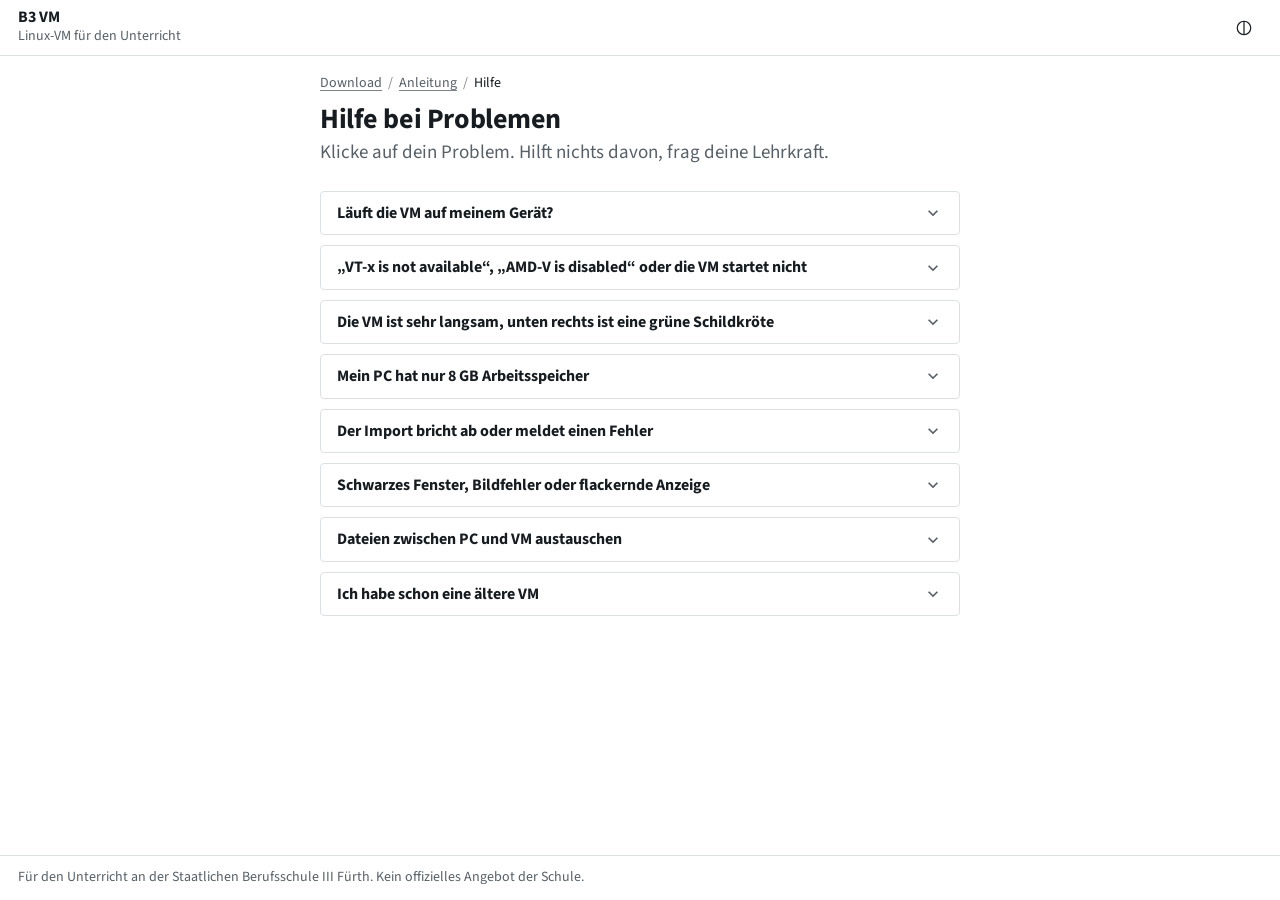
==== commit b27cec66: "Mark the page as made for the B3, not by the school - No school wordmark, no Impressum and Datenschu" ====
--- a/hilfe.html
+++ b/hilfe.html
@@ -15,10 +15,9 @@
 
   <header class="app-header">
     <a class="app-brand" href="./">
-      <span class="brand-mark" aria-hidden="true">B3</span>
       <span class="app-brand-text">
         <span class="app-title">B3 VM</span>
-        <span class="app-subtitle">IT-Abteilung, Berufsschule III Fürth</span>
+        <span class="app-subtitle">Linux-VM für den Unterricht</span>
       </span>
     </a>
     <div class="header-actions">
@@ -109,13 +108,7 @@
   </div>
 
   <footer class="app-footer">
-    <span>IT-Abteilung, Staatliche Berufsschule III Fürth</span>
-    <nav aria-label="Rechtliches">
-      <ul>
-        <li><a href="https://www.b3-fuerth.de/impressum">Impressum</a></li>
-        <li><a href="https://www.b3-fuerth.de/datenschutz">Datenschutz</a></li>
-      </ul>
-    </nav>
+    <span>Für den Unterricht an der Staatlichen Berufsschule III Fürth. Kein offizielles Angebot der Schule.</span>
   </footer>
 </body>
 </html>
